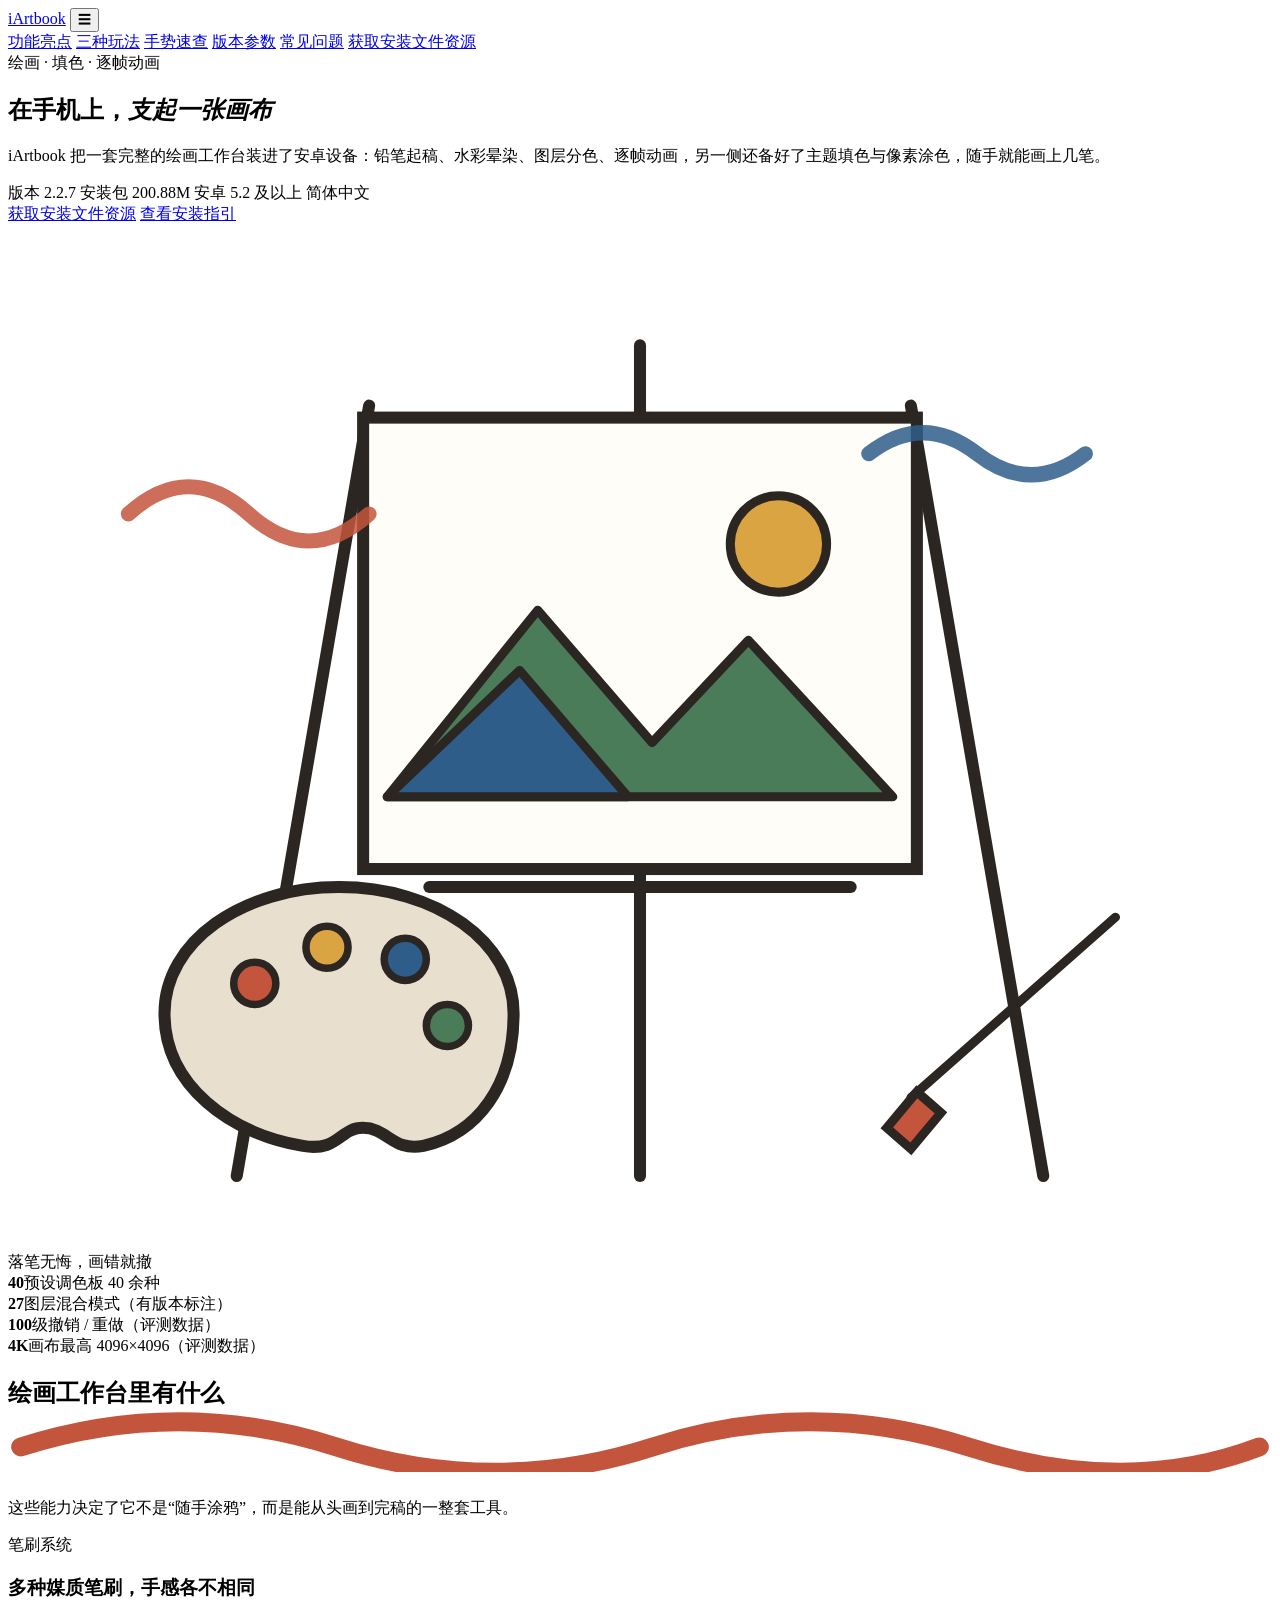
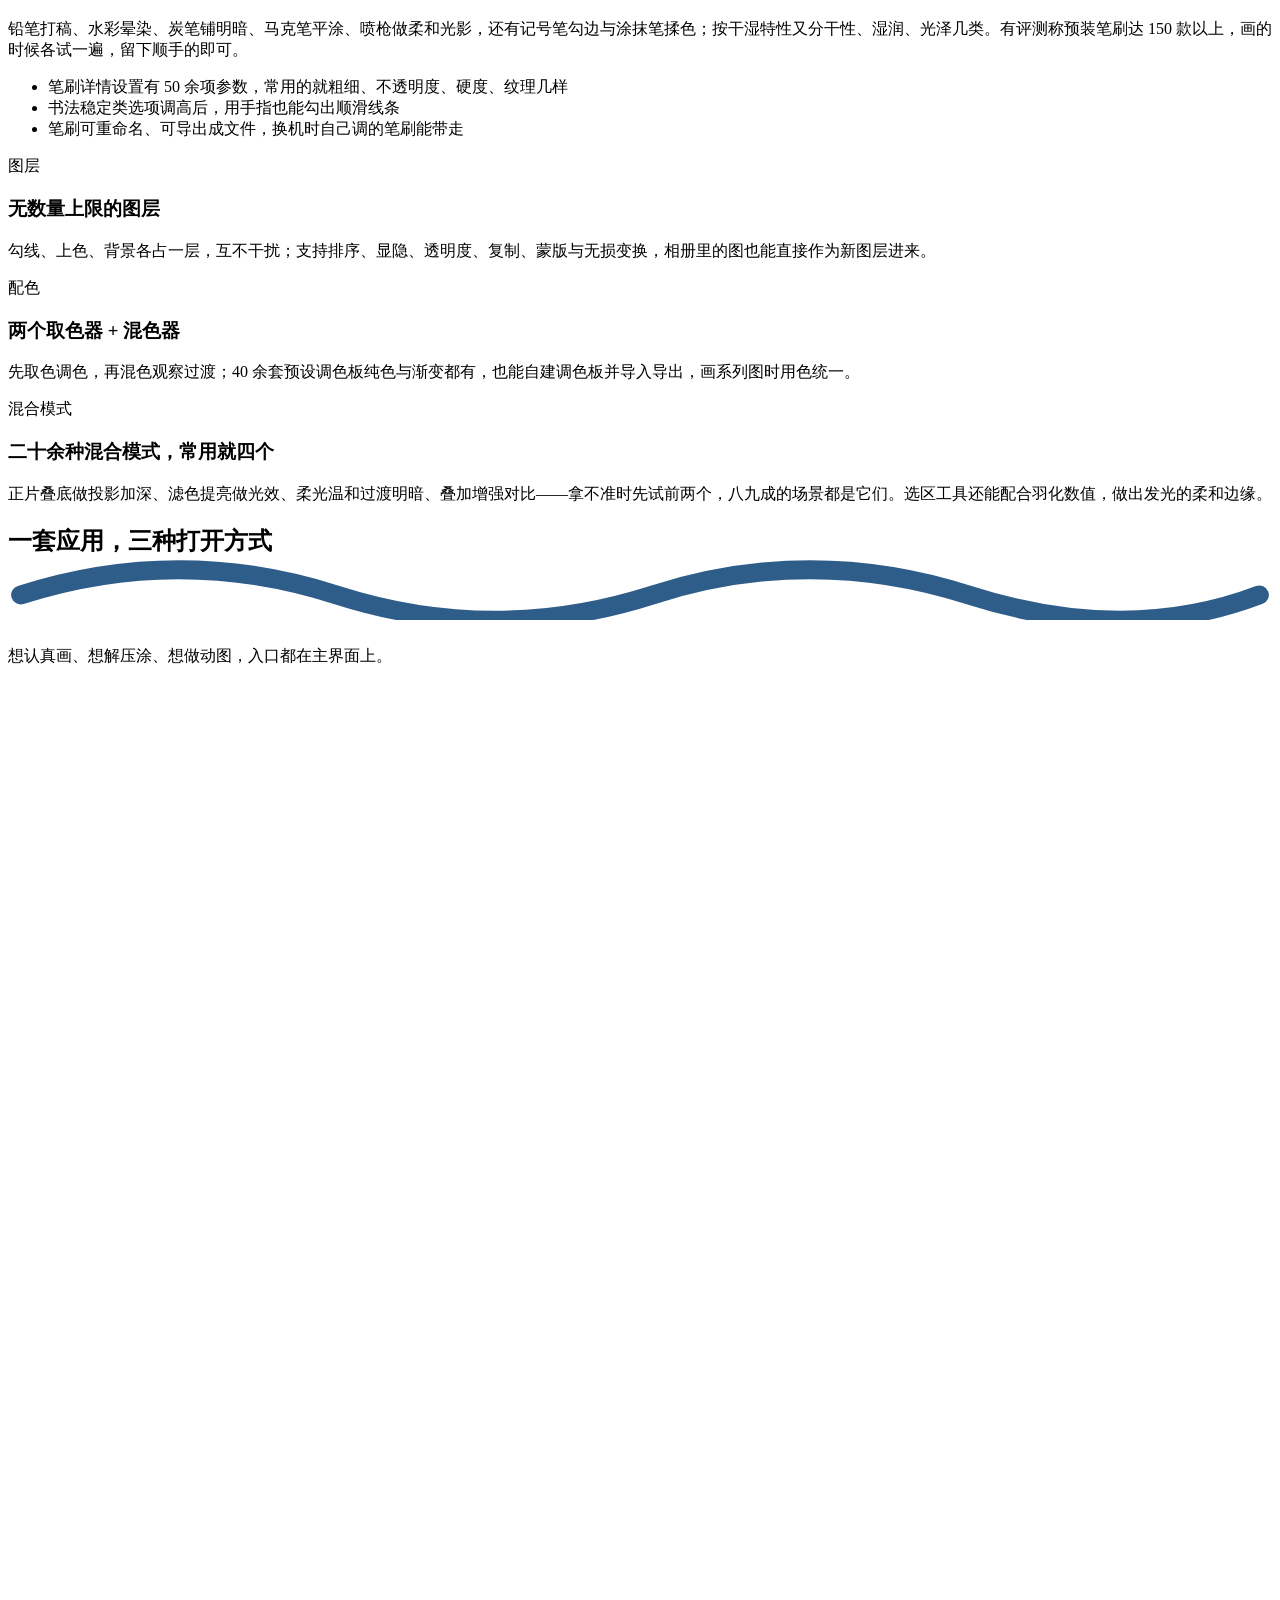
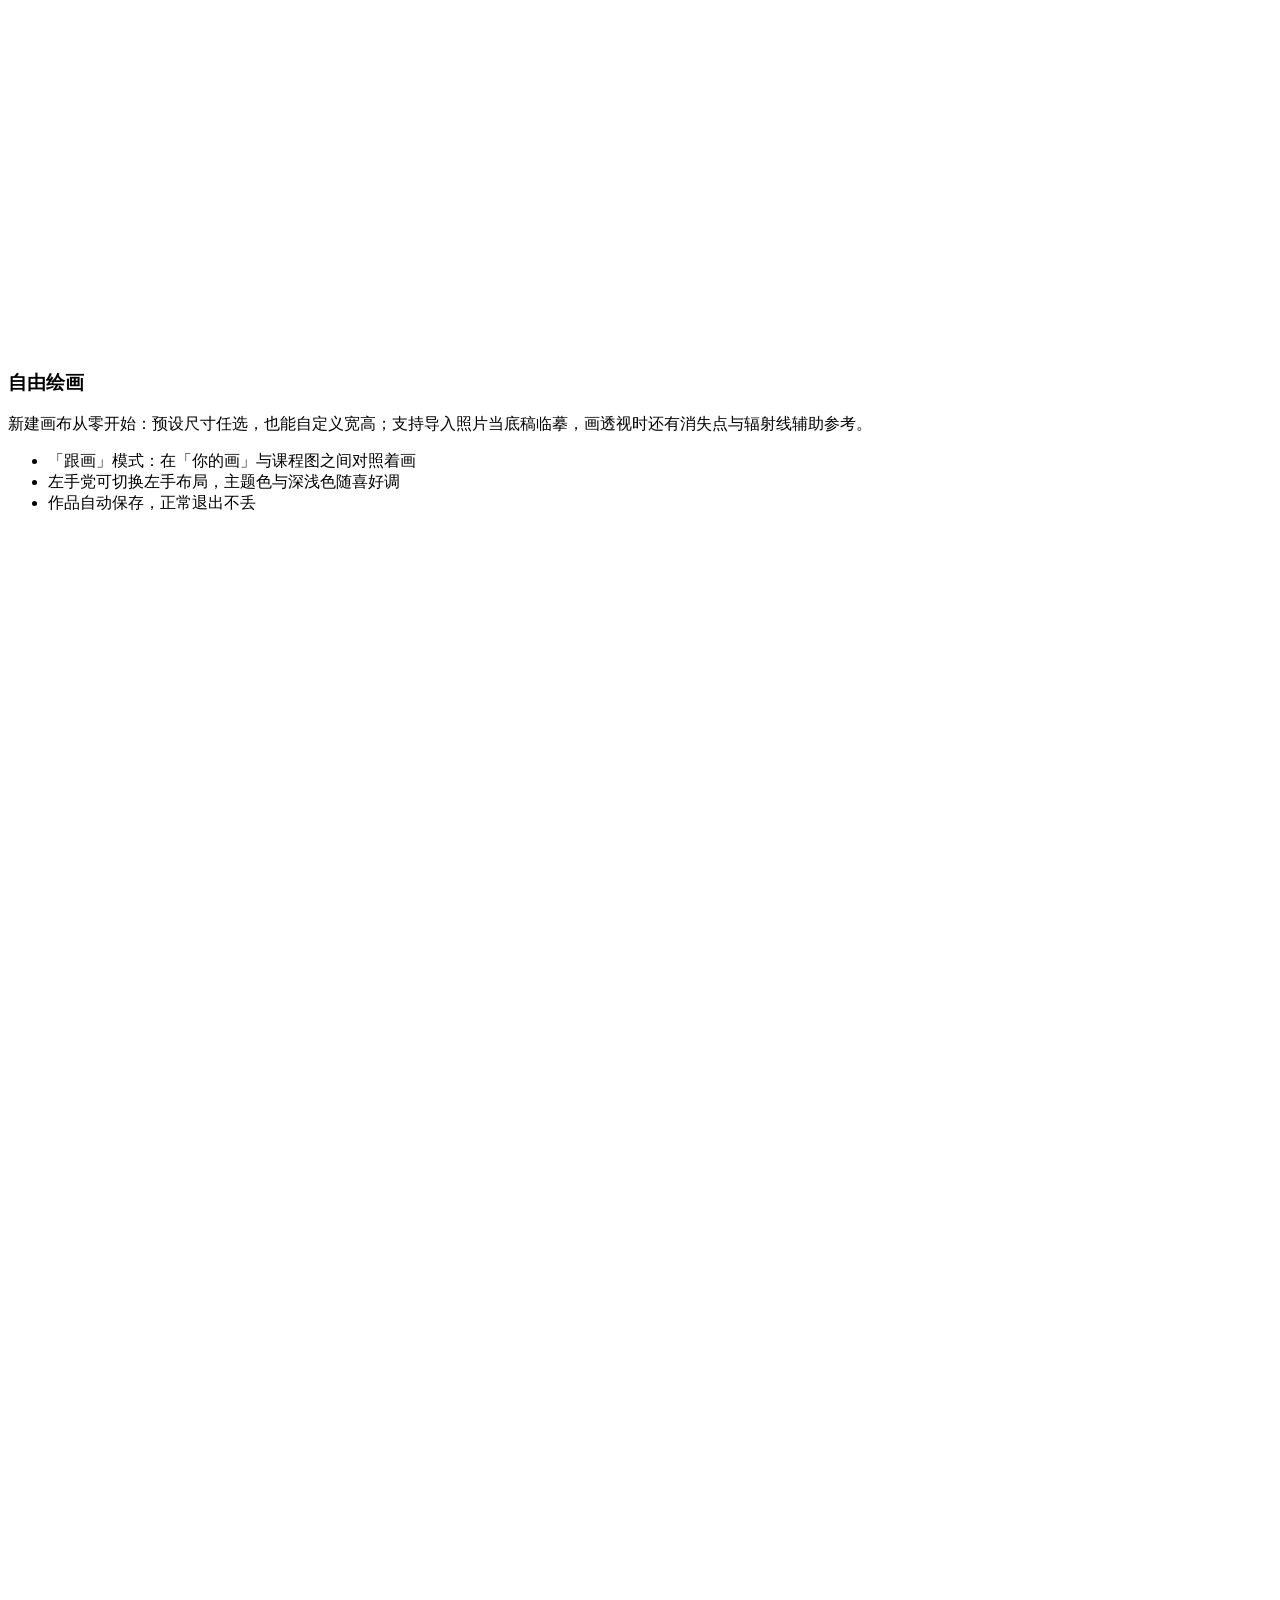
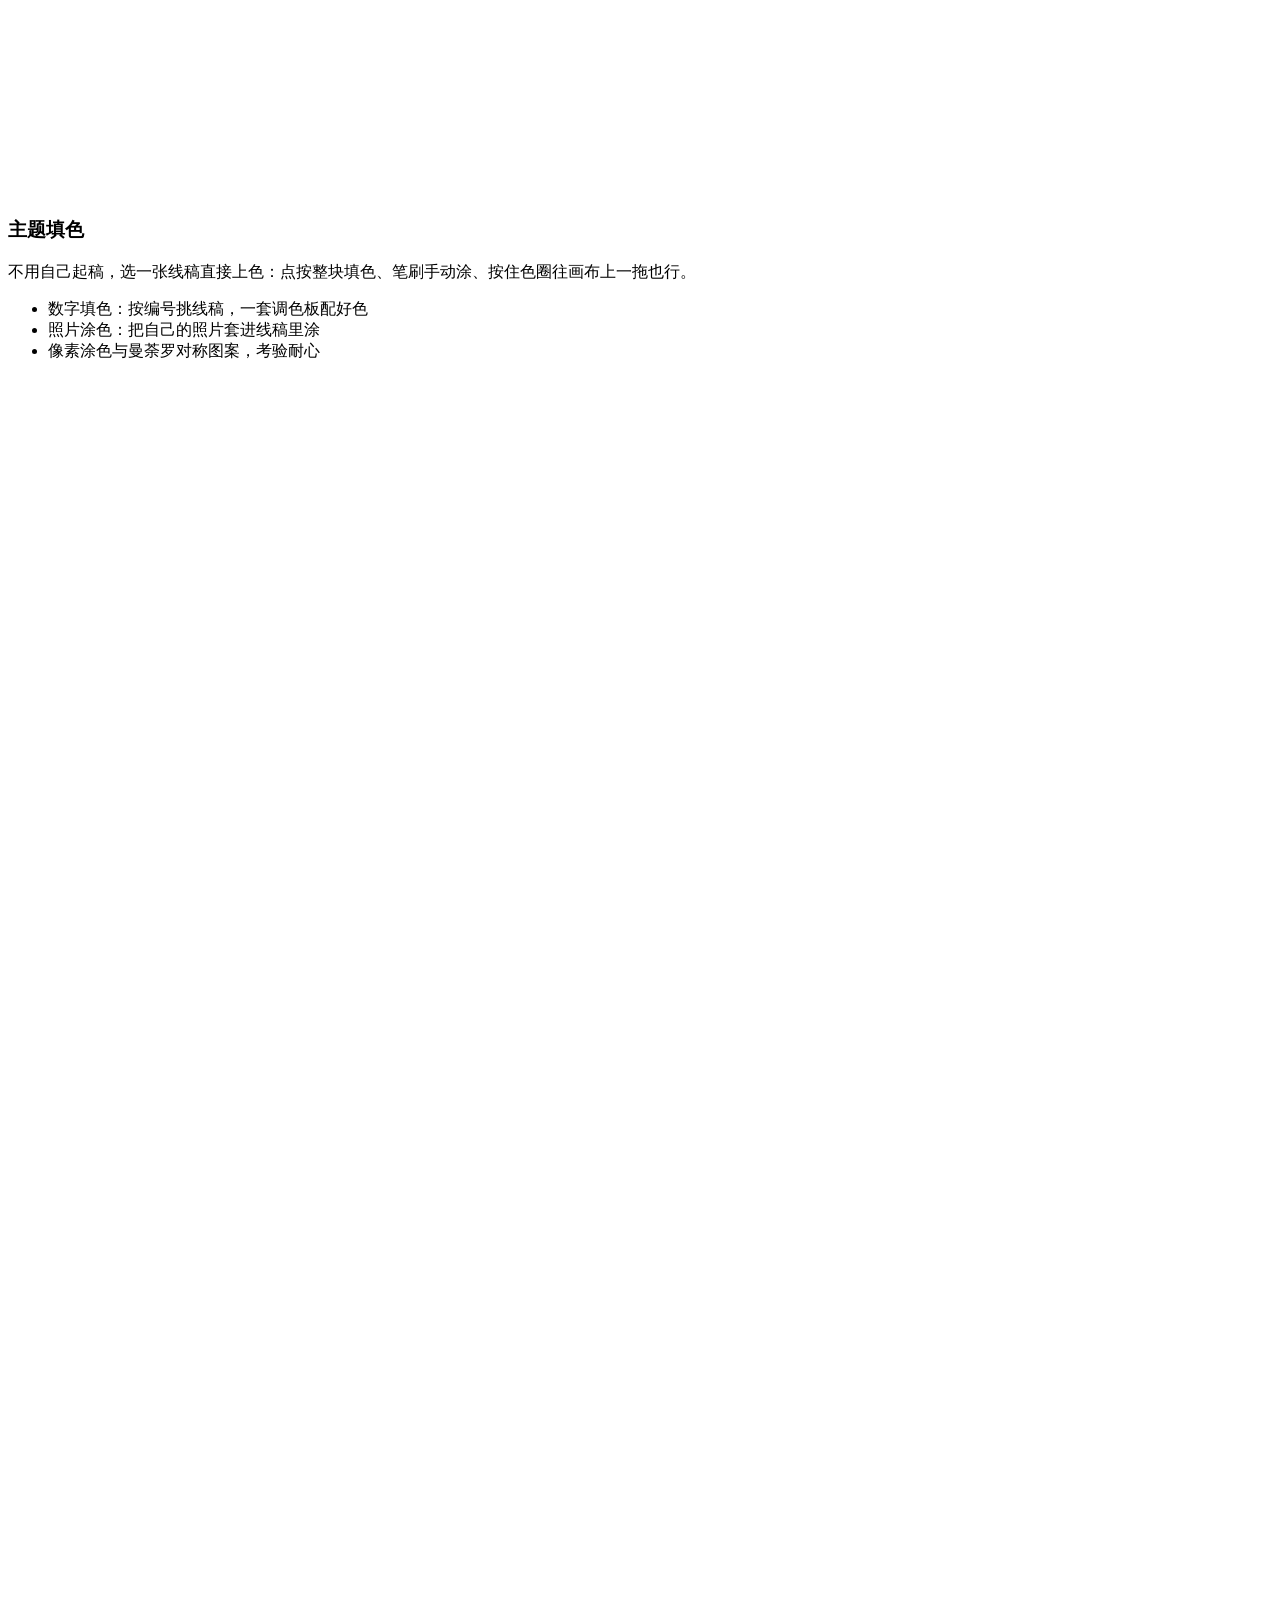
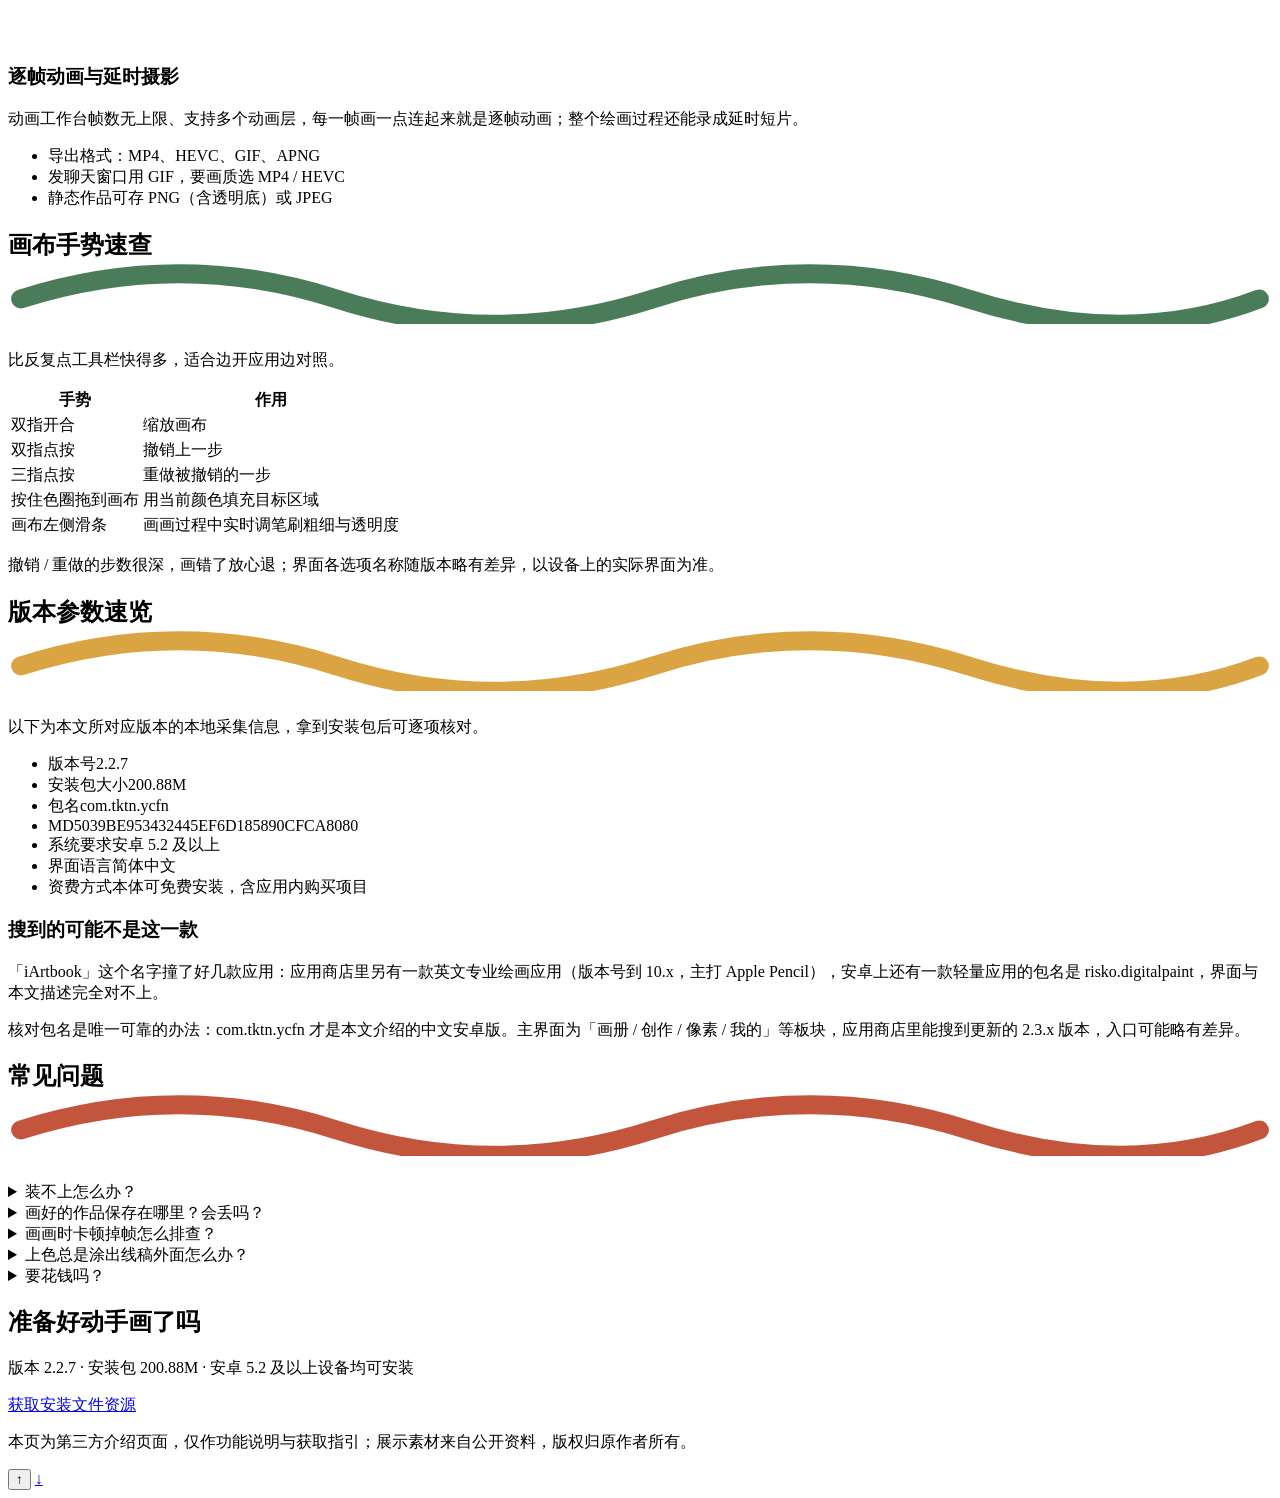
==== index.html @ 985bd625 "update" ====
<!DOCTYPE html>
<html lang="zh-CN">
<head>
  <meta charset="UTF-8">
  <meta name="viewport" content="width=device-width, initial-scale=1.0">
  <title>iArtbook 安卓绘画应用介绍：画笔、图层与填色玩法一应俱全</title>
  <meta name="description" content="iArtbook 是一款集绘画工作台与主题填色于一体的安卓应用：多种笔刷、无上限图层、二十余种混合模式，还有数字填色、像素涂色与逐帧动画。本文介绍它的功能、手势操作与版本参数，并提供安装文件资源的获取指引。">
  <link rel="icon" type="image/svg+xml" href="/assets/img/favicon.svg">
  <link rel="preconnect" href="https://fonts.googleapis.com">
  <link rel="preconnect" href="https://fonts.gstatic.com" crossorigin>
  <link href="https://fonts.googleapis.com/css2?family=Ma+Shan+Zheng&family=Noto+Sans+SC:wght@400;500;700&family=ZCOOL+XiaoWei&display=swap" rel="stylesheet">
  <link rel="stylesheet" href="/assets/css/style.css">
</head>
<body>

  <header class="site-header">
    <div class="wrap nav">
      <a class="brand" href="/"><span class="brand-dot" aria-hidden="true"></span>iArtbook</a>
      <button class="nav-toggle" aria-expanded="false" aria-label="展开导航菜单">☰</button>
      <nav class="nav-links" aria-label="站内导航">
        <a href="#features">功能亮点</a>
        <a href="#play">三种玩法</a>
        <a href="#gesture">手势速查</a>
        <a href="#spec">版本参数</a>
        <a href="#faq">常见问题</a>
        <a class="nav-cta" href="/download.html">获取安装文件资源</a>
      </nav>
    </div>
  </header>

  <main>
    <!-- Hero -->
    <section class="hero">
      <div class="wrap hero-grid">
        <div>
          <span class="kicker">绘画 · 填色 · 逐帧动画</span>
          <h1>在手机上，<em>支起一张画布</em></h1>
          <p class="lead">iArtbook 把一套完整的绘画工作台装进了安卓设备：铅笔起稿、水彩晕染、图层分色、逐帧动画，另一侧还备好了主题填色与像素涂色，随手就能画上几笔。</p>
          <div class="badges">
            <span class="badge">版本 2.2.7</span>
            <span class="badge">安装包 200.88M</span>
            <span class="badge">安卓 5.2 及以上</span>
            <span class="badge">简体中文</span>
          </div>
          <div class="hero-actions">
            <a class="btn btn-primary" data-link="download" href="#">获取安装文件资源</a>
            <a class="btn btn-ghost" href="/download.html">查看安装指引</a>
          </div>
        </div>
        <div class="hero-art" aria-hidden="true">
          <svg viewBox="0 0 420 340" role="img" aria-label="画架上的插画与调色盘">
            <!-- 画架 -->
            <g stroke="#2b2622" stroke-width="4" stroke-linecap="round" fill="none">
              <line x1="120" y1="60" x2="76" y2="316"/>
              <line x1="300" y1="60" x2="344" y2="316"/>
              <line x1="210" y1="40" x2="210" y2="316"/>
              <line x1="140" y1="220" x2="280" y2="220"/>
            </g>
            <!-- 画布 -->
            <g>
              <rect x="118" y="64" width="184" height="150" fill="#fffdf8" stroke="#2b2622" stroke-width="4"/>
              <circle cx="256" cy="106" r="16" fill="#d9a441" stroke="#2b2622" stroke-width="3"/>
              <path d="M126 190 L176 128 L214 172 L246 138 L294 190 Z" fill="#4a7c59" stroke="#2b2622" stroke-width="3" stroke-linejoin="round"/>
              <path d="M126 190 L170 148 L206 190 Z" fill="#2f5d8a" stroke="#2b2622" stroke-width="3" stroke-linejoin="round"/>
            </g>
            <!-- 调色盘 -->
            <g>
              <path d="M52 262c0-24 26-42 58-42s58 18 58 42-12 40-30 44c-10 2-12-6-20-6s-8 8-20 6c-24-4-46-20-46-44z" fill="#e8dfcf" stroke="#2b2622" stroke-width="4"/>
              <circle cx="82" cy="252" r="7" fill="#c4553d" stroke="#2b2622" stroke-width="2.5"/>
              <circle cx="106" cy="240" r="7" fill="#d9a441" stroke="#2b2622" stroke-width="2.5"/>
              <circle cx="132" cy="244" r="7" fill="#2f5d8a" stroke="#2b2622" stroke-width="2.5"/>
              <circle cx="146" cy="266" r="7" fill="#4a7c59" stroke="#2b2622" stroke-width="2.5"/>
            </g>
            <!-- 画笔 -->
            <g stroke="#2b2622" stroke-width="3" stroke-linecap="round">
              <line x1="300" y1="290" x2="368" y2="230"/>
              <path d="M292 300 l10-12 8 7-10 12z" fill="#c4553d"/>
            </g>
            <!-- 笔触线 -->
            <path d="M40 96 q20 -18 40 0 t40 0" fill="none" stroke="#c4553d" stroke-width="5" stroke-linecap="round" opacity=".85"/>
            <path d="M286 76 q18 -14 36 0 t36 0" fill="none" stroke="#2f5d8a" stroke-width="5" stroke-linecap="round" opacity=".85"/>
          </svg>
          <span class="scribble">落笔无悔，画错就撤</span>
        </div>
      </div>
    </section>

    <!-- 数字条 -->
    <section class="stats">
      <div class="wrap stats-grid">
        <div class="stat"><b data-count="40" aria-label="40">40</b><span>预设调色板 40 余种</span></div>
        <div class="stat"><b data-count="27" aria-label="27">27</b><span>图层混合模式（有版本标注）</span></div>
        <div class="stat"><b data-count="100" aria-label="100">100</b><span>级撤销 / 重做（评测数据）</span></div>
        <div class="stat"><b>4K</b><span>画布最高 4096×4096（评测数据）</span></div>
      </div>
    </section>

    <!-- 功能亮点 -->
    <section class="section" id="features">
      <div class="wrap">
        <div class="section-head reveal">
          <h2>绘画工作台里有什么
            <svg viewBox="0 0 200 10" preserveAspectRatio="none" aria-hidden="true"><path d="M2 6 q25 -8 50 0 t50 0 t50 0 t46 0" fill="none" stroke="#c4553d" stroke-width="3" stroke-linecap="round"/></svg>
          </h2>
          <p>这些能力决定了它不是“随手涂鸦”，而是能从头画到完稿的一整套工具。</p>
        </div>
        <div class="bento">
          <div class="card b1 reveal">
            <span class="tag" style="background:var(--red)">笔刷系统</span>
            <h3>多种媒质笔刷，手感各不相同</h3>
            <p>铅笔打稿、水彩晕染、炭笔铺明暗、马克笔平涂、喷枪做柔和光影，还有记号笔勾边与涂抹笔揉色；按干湿特性又分干性、湿润、光泽几类。有评测称预装笔刷达 150 款以上，画的时候各试一遍，留下顺手的即可。</p>
            <ul>
              <li>笔刷详情设置有 50 余项参数，常用的就粗细、不透明度、硬度、纹理几样</li>
              <li>书法稳定类选项调高后，用手指也能勾出顺滑线条</li>
              <li>笔刷可重命名、可导出成文件，换机时自己调的笔刷能带走</li>
            </ul>
          </div>
          <div class="card b2 reveal">
            <span class="tag" style="background:var(--blue)">图层</span>
            <h3>无数量上限的图层</h3>
            <p>勾线、上色、背景各占一层，互不干扰；支持排序、显隐、透明度、复制、蒙版与无损变换，相册里的图也能直接作为新图层进来。</p>
          </div>
          <div class="card b3 reveal">
            <span class="tag" style="background:var(--green)">配色</span>
            <h3>两个取色器 + 混色器</h3>
            <p>先取色调色，再混色观察过渡；40 余套预设调色板纯色与渐变都有，也能自建调色板并导入导出，画系列图时用色统一。</p>
          </div>
          <div class="card b4 reveal">
            <span class="tag" style="background:var(--yellow)">混合模式</span>
            <h3>二十余种混合模式，常用就四个</h3>
            <p>正片叠底做投影加深、滤色提亮做光效、柔光温和过渡明暗、叠加增强对比——拿不准时先试前两个，八九成的场景都是它们。选区工具还能配合羽化数值，做出发光的柔和边缘。</p>
          </div>
        </div>
      </div>
    </section>

    <!-- 三种玩法 -->
    <section class="section" id="play">
      <div class="wrap">
        <div class="section-head reveal">
          <h2>一套应用，三种打开方式
            <svg viewBox="0 0 200 10" preserveAspectRatio="none" aria-hidden="true"><path d="M2 6 q25 -8 50 0 t50 0 t50 0 t46 0" fill="none" stroke="#2f5d8a" stroke-width="3" stroke-linecap="round"/></svg>
          </h2>
          <p>想认真画、想解压涂、想做动图，入口都在主界面上。</p>
        </div>
        <div class="play-grid">
          <div class="play reveal">
            <div class="play-head ph-red">
              <svg viewBox="0 0 34 34" aria-hidden="true"><path d="M6 28 L24 10 l4 4 L10 32 H6z" fill="#fff"/><path d="M26 8 l3-3 4 4-3 3z" fill="#fff" opacity=".7"/></svg>
              <h3>自由绘画</h3>
            </div>
            <div class="play-body">
              <p>新建画布从零开始：预设尺寸任选，也能自定义宽高；支持导入照片当底稿临摹，画透视时还有消失点与辐射线辅助参考。</p>
              <ul>
                <li>「跟画」模式：在「你的画」与课程图之间对照着画</li>
                <li>左手党可切换左手布局，主题色与深浅色随喜好调</li>
                <li>作品自动保存，正常退出不丢</li>
              </ul>
            </div>
          </div>
          <div class="play reveal">
            <div class="play-head ph-blue">
              <svg viewBox="0 0 34 34" aria-hidden="true"><circle cx="12" cy="12" r="5" fill="#fff"/><circle cx="23" cy="15" r="4" fill="#fff" opacity=".8"/><circle cx="16" cy="24" r="4.5" fill="#fff" opacity=".6"/></svg>
              <h3>主题填色</h3>
            </div>
            <div class="play-body">
              <p>不用自己起稿，选一张线稿直接上色：点按整块填色、笔刷手动涂、按住色圈往画布上一拖也行。</p>
              <ul>
                <li>数字填色：按编号挑线稿，一套调色板配好色</li>
                <li>照片涂色：把自己的照片套进线稿里涂</li>
                <li>像素涂色与曼荼罗对称图案，考验耐心</li>
              </ul>
            </div>
          </div>
          <div class="play reveal">
            <div class="play-head ph-green">
              <svg viewBox="0 0 34 34" aria-hidden="true"><rect x="4" y="8" width="9" height="9" fill="#fff"/><rect x="14" y="8" width="9" height="9" fill="#fff" opacity=".75"/><rect x="24" y="8" width="6" height="9" fill="#fff" opacity=".5"/><path d="M6 24h22" stroke="#fff" stroke-width="3" stroke-linecap="round"/></svg>
              <h3>逐帧动画与延时摄影</h3>
            </div>
            <div class="play-body">
              <p>动画工作台帧数无上限、支持多个动画层，每一帧画一点连起来就是逐帧动画；整个绘画过程还能录成延时短片。</p>
              <ul>
                <li>导出格式：MP4、HEVC、GIF、APNG</li>
                <li>发聊天窗口用 GIF，要画质选 MP4 / HEVC</li>
                <li>静态作品可存 PNG（含透明底）或 JPEG</li>
              </ul>
            </div>
          </div>
        </div>
      </div>
    </section>

    <!-- 手势速查 -->
    <section class="section" id="gesture">
      <div class="wrap">
        <div class="section-head reveal">
          <h2>画布手势速查
            <svg viewBox="0 0 200 10" preserveAspectRatio="none" aria-hidden="true"><path d="M2 6 q25 -8 50 0 t50 0 t50 0 t46 0" fill="none" stroke="#4a7c59" stroke-width="3" stroke-linecap="round"/></svg>
          </h2>
          <p>比反复点工具栏快得多，适合边开应用边对照。</p>
        </div>
        <div class="table-card reveal">
          <table>
            <thead>
              <tr><th>手势</th><th>作用</th></tr>
            </thead>
            <tbody>
              <tr><td>双指开合</td><td>缩放画布</td></tr>
              <tr><td>双指点按</td><td>撤销上一步</td></tr>
              <tr><td>三指点按</td><td>重做被撤销的一步</td></tr>
              <tr><td>按住色圈拖到画布</td><td>用当前颜色填充目标区域</td></tr>
              <tr><td>画布左侧滑条</td><td>画画过程中实时调笔刷粗细与透明度</td></tr>
            </tbody>
          </table>
        </div>
        <p class="note">撤销 / 重做的步数很深，画错了放心退；界面各选项名称随版本略有差异，以设备上的实际界面为准。</p>
      </div>
    </section>

    <!-- 版本参数 -->
    <section class="section" id="spec">
      <div class="wrap">
        <div class="section-head reveal">
          <h2>版本参数速览
            <svg viewBox="0 0 200 10" preserveAspectRatio="none" aria-hidden="true"><path d="M2 6 q25 -8 50 0 t50 0 t50 0 t46 0" fill="none" stroke="#d9a441" stroke-width="3" stroke-linecap="round"/></svg>
          </h2>
          <p>以下为本文所对应版本的本地采集信息，拿到安装包后可逐项核对。</p>
        </div>
        <div class="spec-grid">
          <div class="table-card reveal">
            <ul class="spec-list">
              <li><span class="k">版本号</span><span class="v">2.2.7</span></li>
              <li><span class="k">安装包大小</span><span class="v">200.88M</span></li>
              <li><span class="k">包名</span><span class="v">com.tktn.ycfn</span></li>
              <li><span class="k">MD5</span><span class="v">039BE953432445EF6D185890CFCA8080</span></li>
              <li><span class="k">系统要求</span><span class="v">安卓 5.2 及以上</span></li>
              <li><span class="k">界面语言</span><span class="v">简体中文</span></li>
              <li><span class="k">资费方式</span><span class="v">本体可免费安装，含应用内购买项目</span></li>
            </ul>
          </div>
          <div class="tip-card reveal">
            <h3>搜到的可能不是这一款</h3>
            <p>「iArtbook」这个名字撞了好几款应用：应用商店里另有一款英文专业绘画应用（版本号到 10.x，主打 Apple Pencil），安卓上还有一款轻量应用的包名是 risko.digitalpaint，界面与本文描述完全对不上。</p>
            <p>核对包名是唯一可靠的办法：com.tktn.ycfn 才是本文介绍的中文安卓版。主界面为「画册 / 创作 / 像素 / 我的」等板块，应用商店里能搜到更新的 2.3.x 版本，入口可能略有差异。</p>
          </div>
        </div>
      </div>
    </section>

    <!-- FAQ -->
    <section class="section" id="faq">
      <div class="wrap">
        <div class="section-head reveal">
          <h2>常见问题
            <svg viewBox="0 0 200 10" preserveAspectRatio="none" aria-hidden="true"><path d="M2 6 q25 -8 50 0 t50 0 t50 0 t46 0" fill="none" stroke="#c4553d" stroke-width="3" stroke-linecap="round"/></svg>
          </h2>
        </div>
        <div class="faq reveal">
          <details>
            <summary>装不上怎么办？</summary>
            <div class="faq-a">
              <p>最常见的三种情况：一是系统提示「禁止安装未知来源」，到系统设置里给对应的安装来源打开「允许安装」再重试；二是存储不足，安装包 200.88M，解包阶段的临时占用更大，建议先清出 1GB 以上余量；三是提示解析失败或不兼容，多半是文件没下完整（小于 200.88M），重新下载，或确认安卓版本不低于 5.2。</p>
            </div>
          </details>
          <details>
            <summary>画好的作品保存在哪里？会丢吗？</summary>
            <div class="faq-a">
              <p>绘画过程自动保存，不需要找保存按钮；但作品默认留在应用的作品库里，只有走一次导出，相册里才会出现图片文件。卸载应用会连同作品一起删掉，换机或重装前先把要留的作品导出到相册。</p>
            </div>
          </details>
          <details>
            <summary>画画时卡顿掉帧怎么排查？</summary>
            <div class="faq-a">
              <p>按影响从大到小：画布尺寸选得过大是头号原因，手机上一般用预设尺寸就够；其次是图层数太多，画完一阶段就合并或删掉不要的层；再清一清后台程序。运行内存小的老设备建议控制画布与图层数量，逐帧动画也尽量控制在短篇。</p>
            </div>
          </details>
          <details>
            <summary>上色总是涂出线稿外面怎么办？</summary>
            <div class="faq-a">
              <p>最治本的办法是把上色图层拖到线稿图层下方，线稿自然压住颜色；也可以先用套索圈住封闭区域再切油漆桶填充，颜色只落在选区内；新版本的填充工具还带「扩展像素」参数，线稿缝隙闭合不严时能减少外溢。</p>
            </div>
          </details>
          <details>
            <summary>要花钱吗？</summary>
            <div class="faq-a">
              <p>应用本体免费安装，内有应用内购买项目，具体内容与定价以应用内实际显示为准；不购买也能使用绘画、填色等基础功能。</p>
            </div>
          </details>
        </div>
      </div>
    </section>
  </main>

  <!-- CTA -->
  <section class="cta-band">
    <div class="wrap cta-inner">
      <h2>准备好动手画了吗</h2>
      <p>版本 2.2.7 · 安装包 200.88M · 安卓 5.2 及以上设备均可安装</p>
      <a class="btn btn-primary" data-link="download" href="#">获取安装文件资源</a>
    </div>
  </section>

  <footer class="site-footer">
    <div class="wrap footer-line">
      <p>本页为第三方介绍页面，仅作功能说明与获取指引；展示素材来自公开资料，版权归原作者所有。</p>
    </div>
  </footer>

  <!-- 浮动按钮 -->
  <div class="fab">
    <button id="toTop" aria-label="返回顶部">↑</button>
    <a class="fab-dl" data-link="download" href="#" aria-label="获取安装文件资源">↓</a>
  </div>

  <script src="/assets/js/links.js"></script>
  <script src="/assets/js/main.js"></script>
</body>
</html>
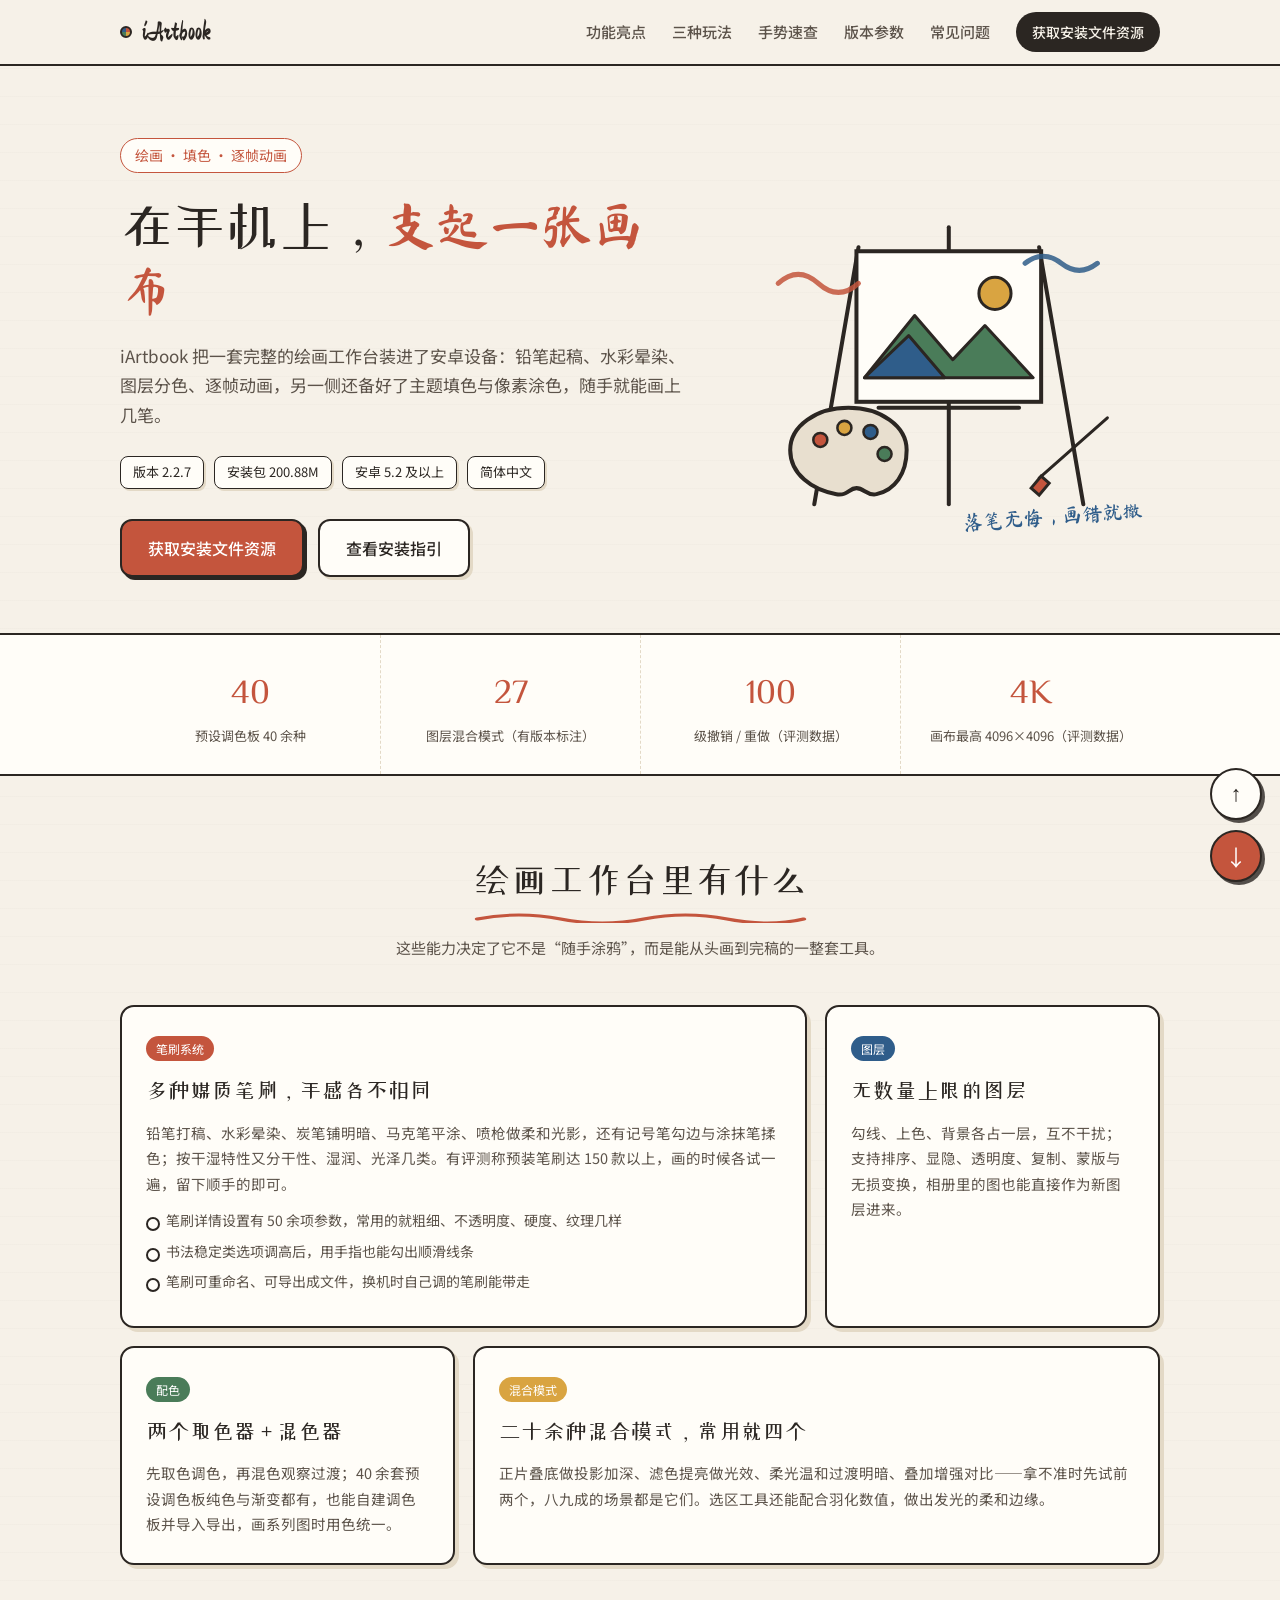
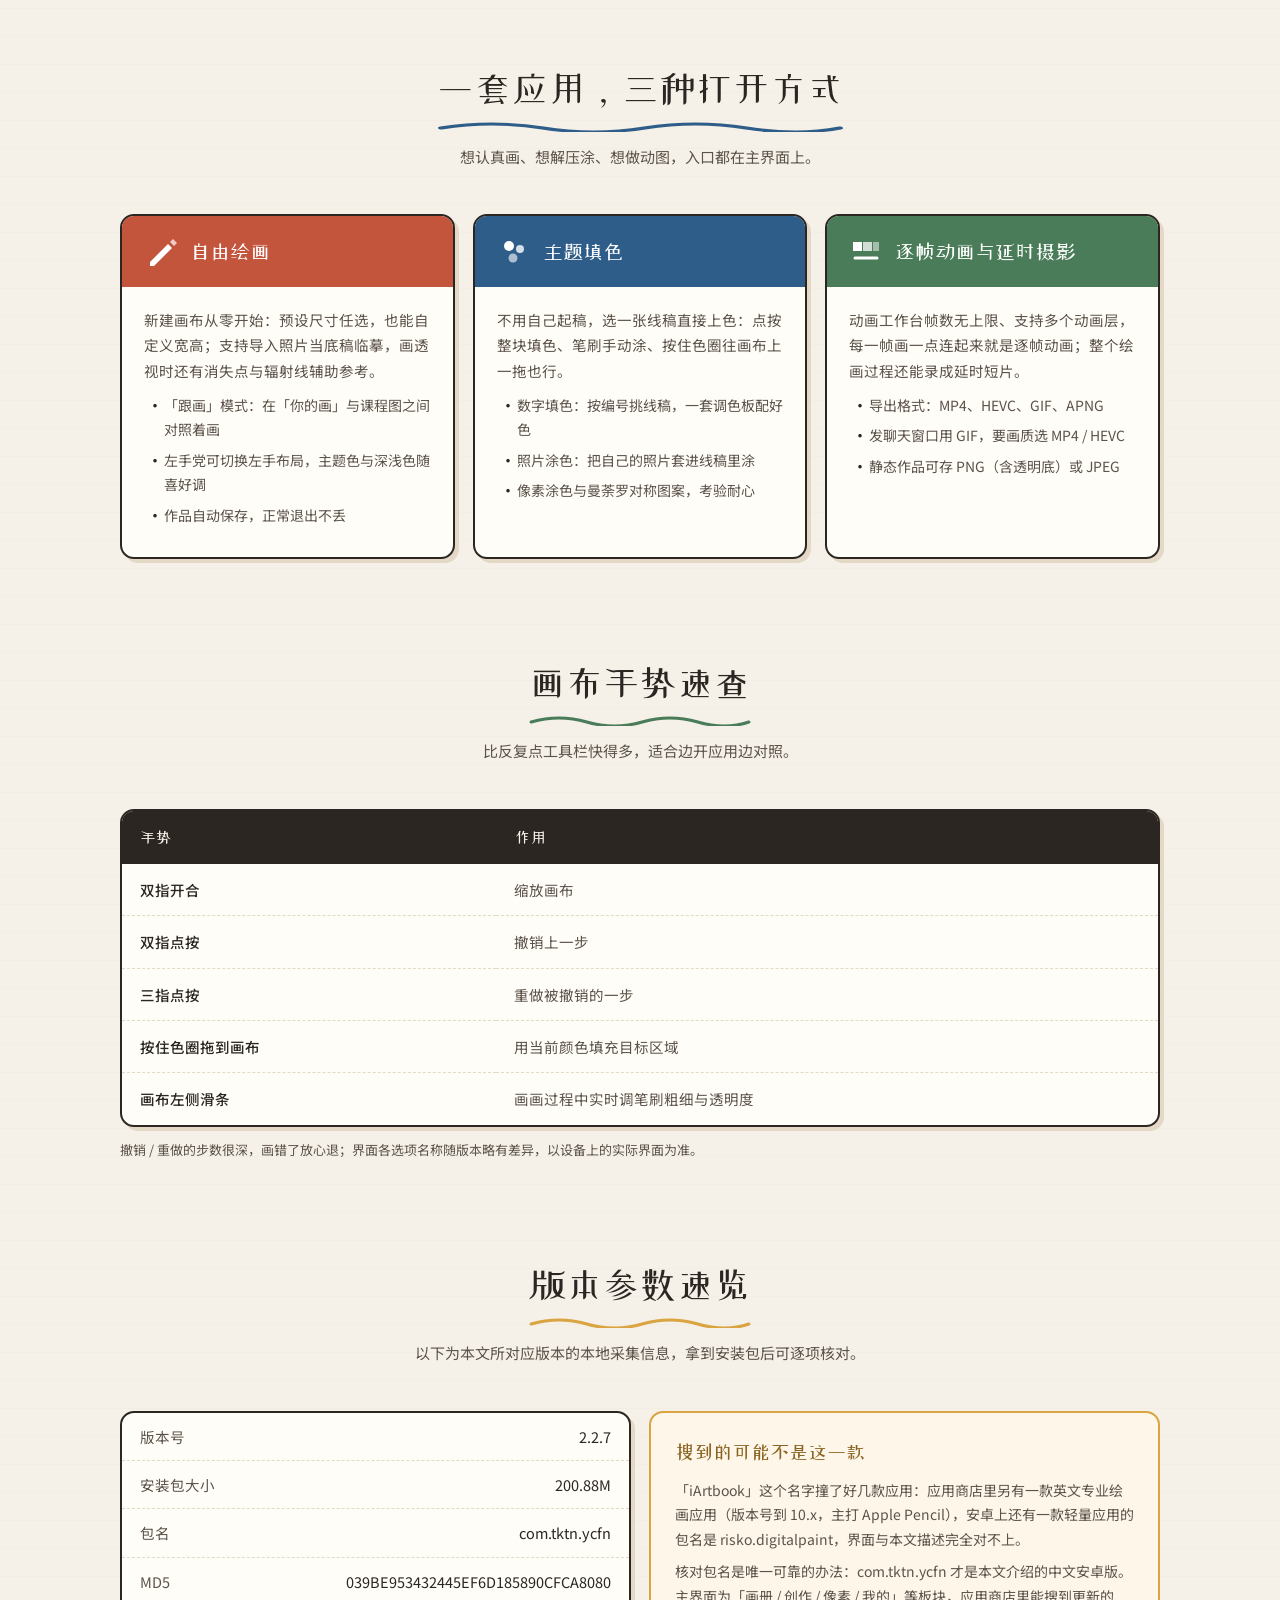
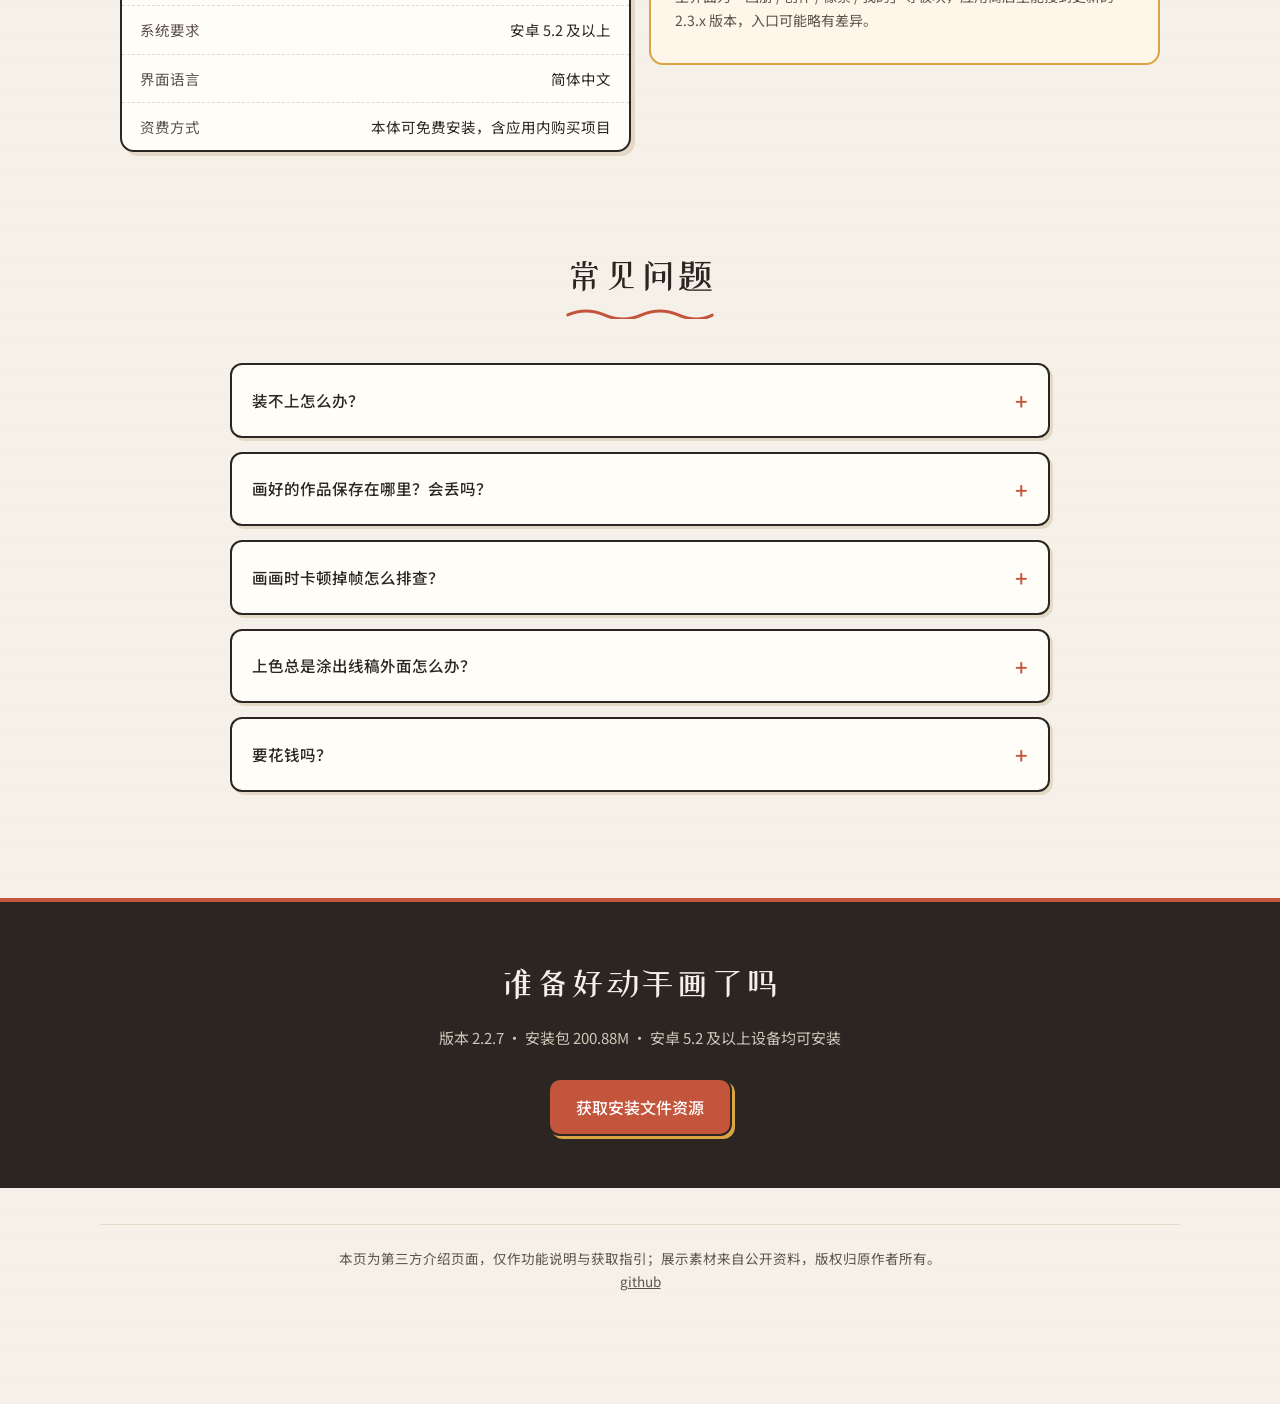
==== commit 70ad0db4: "update" ====
--- a/index.html
+++ b/index.html
@@ -303,6 +303,7 @@
   <footer class="site-footer">
     <div class="wrap footer-line">
       <p>本页为第三方介绍页面，仅作功能说明与获取指引；展示素材来自公开资料，版权归原作者所有。</p>
+      <p><a href="https://github.com/alipymanbu/iartbook.loveyou.bond" rel="noopener nofollow">github</a></p>
     </div>
   </footer>
 
--- a/assets/css/style.css
+++ b/assets/css/style.css
@@ -0,0 +1,420 @@
+/* ============================================================
+   iArtbook 介绍站 · 画室纸感
+   暖纸底 + 墨线描边 + 颜料点缀（赭红 / 靛青 / 藤黄 / 青绿）
+   字体：ZCOOL XiaoWei（标题）· Ma Shan Zheng（点缀）· Noto Sans SC（正文）
+   ============================================================ */
+
+:root {
+  --paper: #f6f1e8;
+  --paper-2: #fffdf8;
+  --ink: #2b2622;
+  --ink-soft: #5c534a;
+  --line: #e3d9c6;
+  --line-strong: #2b2622;
+  --red: #c4553d;
+  --blue: #2f5d8a;
+  --yellow: #d9a441;
+  --green: #4a7c59;
+  --shadow: 0 2px 0 rgba(43, 38, 34, 0.9);
+  --radius: 14px;
+  --font-title: 'ZCOOL XiaoWei', 'Noto Serif SC', 'STSong', serif;
+  --font-hand: 'Ma Shan Zheng', 'Kaiti SC', 'KaiTi', cursive;
+  --font-body: 'Noto Sans SC', 'PingFang SC', 'Microsoft YaHei', sans-serif;
+}
+
+* { box-sizing: border-box; margin: 0; padding: 0; }
+
+html { scroll-behavior: smooth; }
+
+body {
+  font-family: var(--font-body);
+  color: var(--ink);
+  background-color: var(--paper);
+  background-image: repeating-linear-gradient(
+    0deg, transparent, transparent 27px, rgba(43, 38, 34, 0.035) 28px);
+  line-height: 1.75;
+  font-size: 16px;
+  -webkit-font-smoothing: antialiased;
+  overflow-x: hidden;
+}
+
+img, svg { max-width: 100%; display: block; }
+a { color: var(--blue); text-decoration: none; }
+a:hover { text-decoration: underline; }
+
+.wrap { max-width: 1080px; margin: 0 auto; padding: 0 20px; }
+
+/* ---------------- 顶栏 ---------------- */
+.site-header {
+  position: sticky; top: 0; z-index: 50;
+  background: rgba(246, 241, 232, 0.94);
+  backdrop-filter: blur(6px);
+  border-bottom: 2px solid var(--line-strong);
+}
+.nav {
+  display: flex; align-items: center; justify-content: space-between;
+  height: 64px; gap: 16px;
+}
+.brand {
+  font-family: var(--font-hand);
+  font-size: 26px; color: var(--ink);
+  display: flex; align-items: center; gap: 10px;
+  white-space: nowrap;
+}
+.brand:hover { text-decoration: none; }
+.brand-dot {
+  width: 12px; height: 12px; border-radius: 50%;
+  background: conic-gradient(var(--red) 0 25%, var(--yellow) 0 50%, var(--green) 0 75%, var(--blue) 0);
+  border: 2px solid var(--ink);
+}
+.nav-links { display: flex; align-items: center; gap: 26px; }
+.nav-links a { color: var(--ink-soft); font-size: 15px; font-weight: 500; }
+.nav-links a:hover { color: var(--ink); text-decoration: none; }
+.nav-cta {
+  background: var(--ink); color: var(--paper) !important;
+  padding: 8px 16px; border-radius: 999px; font-size: 14px !important;
+}
+.nav-toggle {
+  display: none;
+  width: 44px; height: 44px;
+  border: 2px solid var(--ink); border-radius: 10px;
+  background: var(--paper-2); cursor: pointer;
+  font-size: 20px; line-height: 1; color: var(--ink);
+}
+
+/* ---------------- Hero ---------------- */
+.hero { padding: 72px 0 56px; }
+.hero-grid {
+  display: grid; grid-template-columns: 1.15fr 0.85fr;
+  gap: 48px; align-items: center;
+}
+.kicker {
+  display: inline-flex; align-items: center; gap: 8px;
+  font-size: 14px; color: var(--red);
+  border: 1.5px solid var(--red); border-radius: 999px;
+  padding: 4px 14px; margin-bottom: 20px; background: var(--paper-2);
+}
+.hero h1 {
+  font-family: var(--font-title);
+  font-size: clamp(34px, 5vw, 52px);
+  line-height: 1.25; font-weight: 400;
+  margin-bottom: 18px;
+}
+.hero h1 em {
+  font-style: normal;
+  font-family: var(--font-hand);
+  color: var(--red);
+}
+.hero p.lead { color: var(--ink-soft); font-size: 17px; max-width: 34em; margin-bottom: 26px; }
+.badges { display: flex; flex-wrap: wrap; gap: 10px; margin-bottom: 30px; }
+.badge {
+  font-size: 13px; color: var(--ink);
+  background: var(--paper-2); border: 1.5px solid var(--ink);
+  border-radius: 8px; padding: 4px 12px;
+  box-shadow: 2px 2px 0 var(--line);
+}
+.hero-actions { display: flex; flex-wrap: wrap; gap: 14px; }
+.btn {
+  display: inline-flex; align-items: center; justify-content: center; gap: 8px;
+  font-size: 16px; font-weight: 500;
+  padding: 13px 26px; border-radius: 12px;
+  border: 2px solid var(--ink); cursor: pointer;
+  transition: transform .15s ease, box-shadow .15s ease;
+}
+.btn:hover { text-decoration: none; transform: translate(-1px, -1px); }
+.btn:active { transform: translate(1px, 1px); }
+.btn-primary { background: var(--red); color: #fff; box-shadow: 3px 3px 0 var(--ink); }
+.btn-primary:hover { box-shadow: 4px 4px 0 var(--ink); }
+.btn-ghost { background: var(--paper-2); color: var(--ink); box-shadow: 3px 3px 0 var(--line); }
+.btn-ghost:hover { box-shadow: 4px 4px 0 var(--line); }
+
+.hero-art { position: relative; }
+.hero-art svg { width: 100%; height: auto; }
+.scribble {
+  position: absolute; font-family: var(--font-hand);
+  color: var(--blue); font-size: 20px;
+  right: 4%; bottom: -6px; transform: rotate(-4deg);
+}
+
+/* ---------------- 数字条 ---------------- */
+.stats { border-top: 2px solid var(--line-strong); border-bottom: 2px solid var(--line-strong); background: var(--paper-2); }
+.stats-grid {
+  display: grid; grid-template-columns: repeat(4, 1fr);
+}
+.stat {
+  padding: 26px 12px; text-align: center;
+  border-left: 1.5px dashed var(--line);
+}
+.stat:first-child { border-left: none; }
+.stat b {
+  display: block; font-family: var(--font-title);
+  font-size: 34px; font-weight: 400; color: var(--red);
+}
+.stat span { font-size: 13px; color: var(--ink-soft); }
+
+/* ---------------- 章节通用 ---------------- */
+.section { padding: 72px 0 20px; }
+.section-head { text-align: center; margin-bottom: 44px; }
+.section-head h2 {
+  font-family: var(--font-title); font-weight: 400;
+  font-size: clamp(26px, 3.6vw, 36px);
+  display: inline-block; position: relative; padding-bottom: 12px;
+}
+.section-head h2 svg {
+  position: absolute; left: 0; bottom: 0; width: 100%; height: 10px;
+}
+.section-head p { color: var(--ink-soft); margin-top: 12px; font-size: 15px; }
+
+/* ---------------- Bento 特性 ---------------- */
+.bento {
+  display: grid; gap: 18px;
+  grid-template-columns: repeat(6, 1fr);
+}
+.card {
+  background: var(--paper-2);
+  border: 2px solid var(--ink);
+  border-radius: var(--radius);
+  padding: 26px 24px;
+  box-shadow: 4px 4px 0 var(--line);
+}
+.card h3 { font-family: var(--font-title); font-weight: 400; font-size: 21px; margin-bottom: 10px; }
+.card p { color: var(--ink-soft); font-size: 14.5px; }
+.card .tag {
+  display: inline-block; font-size: 12px; color: #fff;
+  padding: 2px 10px; border-radius: 999px; margin-bottom: 12px;
+}
+.b1 { grid-column: span 4; }
+.b2 { grid-column: span 2; }
+.b3 { grid-column: span 2; }
+.b4 { grid-column: span 4; }
+.card ul { list-style: none; margin-top: 12px; }
+.card ul li {
+  padding-left: 20px; position: relative;
+  color: var(--ink-soft); font-size: 14px; margin-bottom: 6px;
+}
+.card ul li::before {
+  content: ''; position: absolute; left: 0; top: 9px;
+  width: 10px; height: 10px; border-radius: 50%;
+  border: 2px solid var(--ink);
+}
+
+/* ---------------- 三种玩法 ---------------- */
+.play-grid { display: grid; grid-template-columns: repeat(3, 1fr); gap: 18px; }
+.play {
+  border: 2px solid var(--ink); border-radius: var(--radius);
+  background: var(--paper-2); overflow: hidden;
+  box-shadow: 4px 4px 0 var(--line);
+  display: flex; flex-direction: column;
+}
+.play-head {
+  padding: 18px 22px; color: #fff;
+  display: flex; align-items: center; gap: 12px;
+}
+.play-head svg { width: 34px; height: 34px; flex: none; }
+.play-head h3 { font-family: var(--font-title); font-weight: 400; font-size: 20px; }
+.play-body { padding: 20px 22px 24px; }
+.play-body p { color: var(--ink-soft); font-size: 14.5px; margin-bottom: 10px; }
+.play-body ul { list-style: none; }
+.play-body li {
+  padding-left: 20px; position: relative;
+  font-size: 14px; color: var(--ink-soft); margin-bottom: 6px;
+}
+.play-body li::before { content: '·'; position: absolute; left: 4px; font-weight: 700; color: var(--ink); }
+.ph-red { background: var(--red); }
+.ph-blue { background: var(--blue); }
+.ph-green { background: var(--green); }
+
+/* ---------------- 手势表 ---------------- */
+.table-card {
+  border: 2px solid var(--ink); border-radius: var(--radius);
+  background: var(--paper-2); overflow: hidden;
+  box-shadow: 4px 4px 0 var(--line);
+}
+table { width: 100%; border-collapse: collapse; font-size: 14.5px; }
+th, td { padding: 13px 18px; text-align: left; }
+thead th {
+  background: var(--ink); color: var(--paper);
+  font-family: var(--font-title); font-weight: 400; font-size: 15.5px;
+}
+tbody tr + tr { border-top: 1.5px dashed var(--line); }
+tbody td:first-child { font-weight: 500; white-space: nowrap; }
+tbody td:last-child { color: var(--ink-soft); }
+.note { font-size: 13px; color: var(--ink-soft); margin-top: 12px; }
+
+/* ---------------- 参数 ---------------- */
+.spec-grid { display: grid; grid-template-columns: 1fr 1fr; gap: 18px; align-items: start; }
+.spec-list { list-style: none; }
+.spec-list li {
+  display: flex; justify-content: space-between; gap: 16px;
+  padding: 11px 18px; font-size: 14.5px;
+  border-bottom: 1.5px dashed var(--line);
+}
+.spec-list li:last-child { border-bottom: none; }
+.spec-list .k { color: var(--ink-soft); flex: none; }
+.spec-list .v { text-align: right; word-break: break-all; }
+.tip-card {
+  border: 2px solid var(--yellow); border-radius: var(--radius);
+  background: #fdf6e9; padding: 22px 24px;
+}
+.tip-card h3 { font-family: var(--font-title); font-weight: 400; font-size: 19px; margin-bottom: 10px; color: #8a6420; }
+.tip-card p { font-size: 14px; color: var(--ink-soft); margin-bottom: 8px; }
+
+/* ---------------- FAQ ---------------- */
+.faq { max-width: 820px; margin: 0 auto; }
+.faq details {
+  border: 2px solid var(--ink); border-radius: 12px;
+  background: var(--paper-2); margin-bottom: 14px;
+  box-shadow: 3px 3px 0 var(--line);
+  overflow: hidden;
+}
+.faq summary {
+  list-style: none; cursor: pointer;
+  padding: 16px 20px; font-weight: 500; font-size: 15.5px;
+  display: flex; align-items: center; justify-content: space-between; gap: 12px;
+}
+.faq summary::-webkit-details-marker { display: none; }
+.faq summary::after {
+  content: '+'; font-size: 22px; color: var(--red); flex: none;
+  transition: transform .2s ease;
+}
+.faq details[open] summary::after { transform: rotate(45deg); }
+.faq .faq-a { padding: 0 20px 18px; color: var(--ink-soft); font-size: 14.5px; }
+.faq .faq-a p + p { margin-top: 8px; }
+
+/* ---------------- CTA 条 ---------------- */
+.cta-band {
+  margin: 72px 0 0; padding: 52px 0;
+  background: var(--ink); color: var(--paper);
+  border-top: 4px solid var(--red);
+}
+.cta-inner { text-align: center; }
+.cta-inner h2 {
+  font-family: var(--font-title); font-weight: 400;
+  font-size: clamp(24px, 3.4vw, 34px); margin-bottom: 12px;
+}
+.cta-inner p { color: #cfc6b8; font-size: 15px; margin-bottom: 26px; }
+.cta-inner .btn-primary { box-shadow: 3px 3px 0 var(--yellow); }
+
+/* ---------------- 页脚 ---------------- */
+.site-footer { padding: 36px 0 110px; color: var(--ink-soft); font-size: 13.5px; }
+.footer-line { border-top: 1.5px solid var(--line); padding-top: 22px; text-align: center; }
+.site-footer a { color: var(--ink-soft); text-decoration: underline; }
+
+/* ---------------- 浮动按钮 ---------------- */
+.fab {
+  position: fixed; right: 18px; bottom: 18px; z-index: 90;
+  display: flex; flex-direction: column; gap: 10px;
+}
+.fab a, .fab button {
+  width: 52px; height: 52px; border-radius: 50%;
+  border: 2px solid var(--ink);
+  background: var(--paper-2); color: var(--ink);
+  font-size: 22px; cursor: pointer;
+  display: flex; align-items: center; justify-content: center;
+  box-shadow: 3px 3px 0 rgba(43, 38, 34, .8);
+  transition: transform .15s ease;
+}
+.fab a:hover, .fab button:hover { transform: translate(-1px, -1px); text-decoration: none; }
+.fab .fab-dl { background: var(--red); color: #fff; }
+#toTop { opacity: 0; visibility: hidden; transition: opacity .25s ease, visibility .25s ease; }
+#toTop.is-visible { opacity: 1; visibility: visible; }
+
+/* ---------------- 渐显 ---------------- */
+.reveal { opacity: 0; transform: translateY(16px); transition: opacity .6s ease, transform .6s ease; }
+.reveal--in { opacity: 1; transform: none; }
+
+/* ---------------- 下载页 ---------------- */
+.dl-hero { padding: 56px 0 40px; }
+.dl-card {
+  border: 2px solid var(--ink); border-radius: 18px;
+  background: var(--paper-2);
+  box-shadow: 6px 6px 0 var(--line);
+  padding: 40px 36px;
+  display: grid; grid-template-columns: 1.2fr 0.8fr; gap: 36px; align-items: center;
+}
+.dl-card h1 {
+  font-family: var(--font-title); font-weight: 400;
+  font-size: clamp(26px, 4vw, 38px); margin-bottom: 14px;
+}
+.dl-card p { color: var(--ink-soft); font-size: 15px; margin-bottom: 22px; }
+.dl-meta { list-style: none; }
+.dl-meta li {
+  display: flex; justify-content: space-between; gap: 14px;
+  padding: 9px 0; font-size: 14px;
+  border-bottom: 1.5px dashed var(--line);
+}
+.dl-meta .k { color: var(--ink-soft); flex: none; }
+.dl-meta .v { text-align: right; word-break: break-all; }
+.steps { counter-reset: step; list-style: none; }
+.steps li {
+  counter-increment: step;
+  position: relative; padding: 0 0 22px 56px;
+}
+.steps li::before {
+  content: counter(step);
+  position: absolute; left: 0; top: 0;
+  width: 38px; height: 38px; border-radius: 50%;
+  border: 2px solid var(--ink); background: var(--paper-2);
+  display: flex; align-items: center; justify-content: center;
+  font-family: var(--font-title); font-size: 18px; color: var(--red);
+}
+.steps li::after {
+  content: ''; position: absolute; left: 18px; top: 42px; bottom: 2px;
+  border-left: 2px dashed var(--line);
+}
+.steps li:last-child { padding-bottom: 0; }
+.steps li:last-child::after { display: none; }
+.steps b { display: block; margin-bottom: 4px; font-size: 15.5px; }
+.steps p { color: var(--ink-soft); font-size: 14px; }
+.crumb { font-size: 14px; color: var(--ink-soft); margin-bottom: 22px; }
+.crumb a { color: var(--ink-soft); }
+.back-cta { text-align: center; margin-top: 40px; }
+
+/* ---------------- 响应式 ---------------- */
+@media (max-width: 900px) {
+  .hero-grid { grid-template-columns: 1fr; gap: 36px; }
+  .hero-art { max-width: 460px; margin: 0 auto; }
+  .bento { grid-template-columns: 1fr 1fr; }
+  .b1, .b2, .b3, .b4 { grid-column: span 2; }
+  .play-grid { grid-template-columns: 1fr; }
+  .spec-grid { grid-template-columns: 1fr; }
+  .dl-card { grid-template-columns: 1fr; padding: 30px 24px; }
+  .stats-grid { grid-template-columns: repeat(2, 1fr); }
+  .stat:nth-child(3) { border-left: none; }
+  .stat:nth-child(n+3) { border-top: 1.5px dashed var(--line); }
+}
+
+@media (max-width: 760px) {
+  .nav-toggle { display: block; }
+  .nav-links {
+    display: none;
+    position: absolute; left: 0; right: 0; top: 64px;
+    flex-direction: column; align-items: stretch; gap: 0;
+    background: var(--paper-2);
+    border-bottom: 2px solid var(--ink);
+    padding: 8px 20px 16px;
+  }
+  .nav--open .nav-links { display: flex; }
+  .nav-links a {
+    padding: 13px 4px; font-size: 16px;
+    border-bottom: 1.5px dashed var(--line);
+  }
+  .nav-links a:last-child { border-bottom: none; }
+  .nav { position: relative; }
+  .hero { padding: 48px 0 40px; }
+  .section { padding: 52px 0 12px; }
+  th, td { padding: 11px 12px; }
+  .cta-band { margin-top: 52px; }
+}
+
+@media (max-width: 380px) {
+  .hero-actions .btn { width: 100%; }
+  .badge { font-size: 12px; }
+}
+
+/* ---------------- 减少动态 ---------------- */
+@media (prefers-reduced-motion: reduce) {
+  html { scroll-behavior: auto; }
+  .reveal { opacity: 1; transform: none; transition: none; }
+  .btn, .fab a, .fab button { transition: none; }
+}
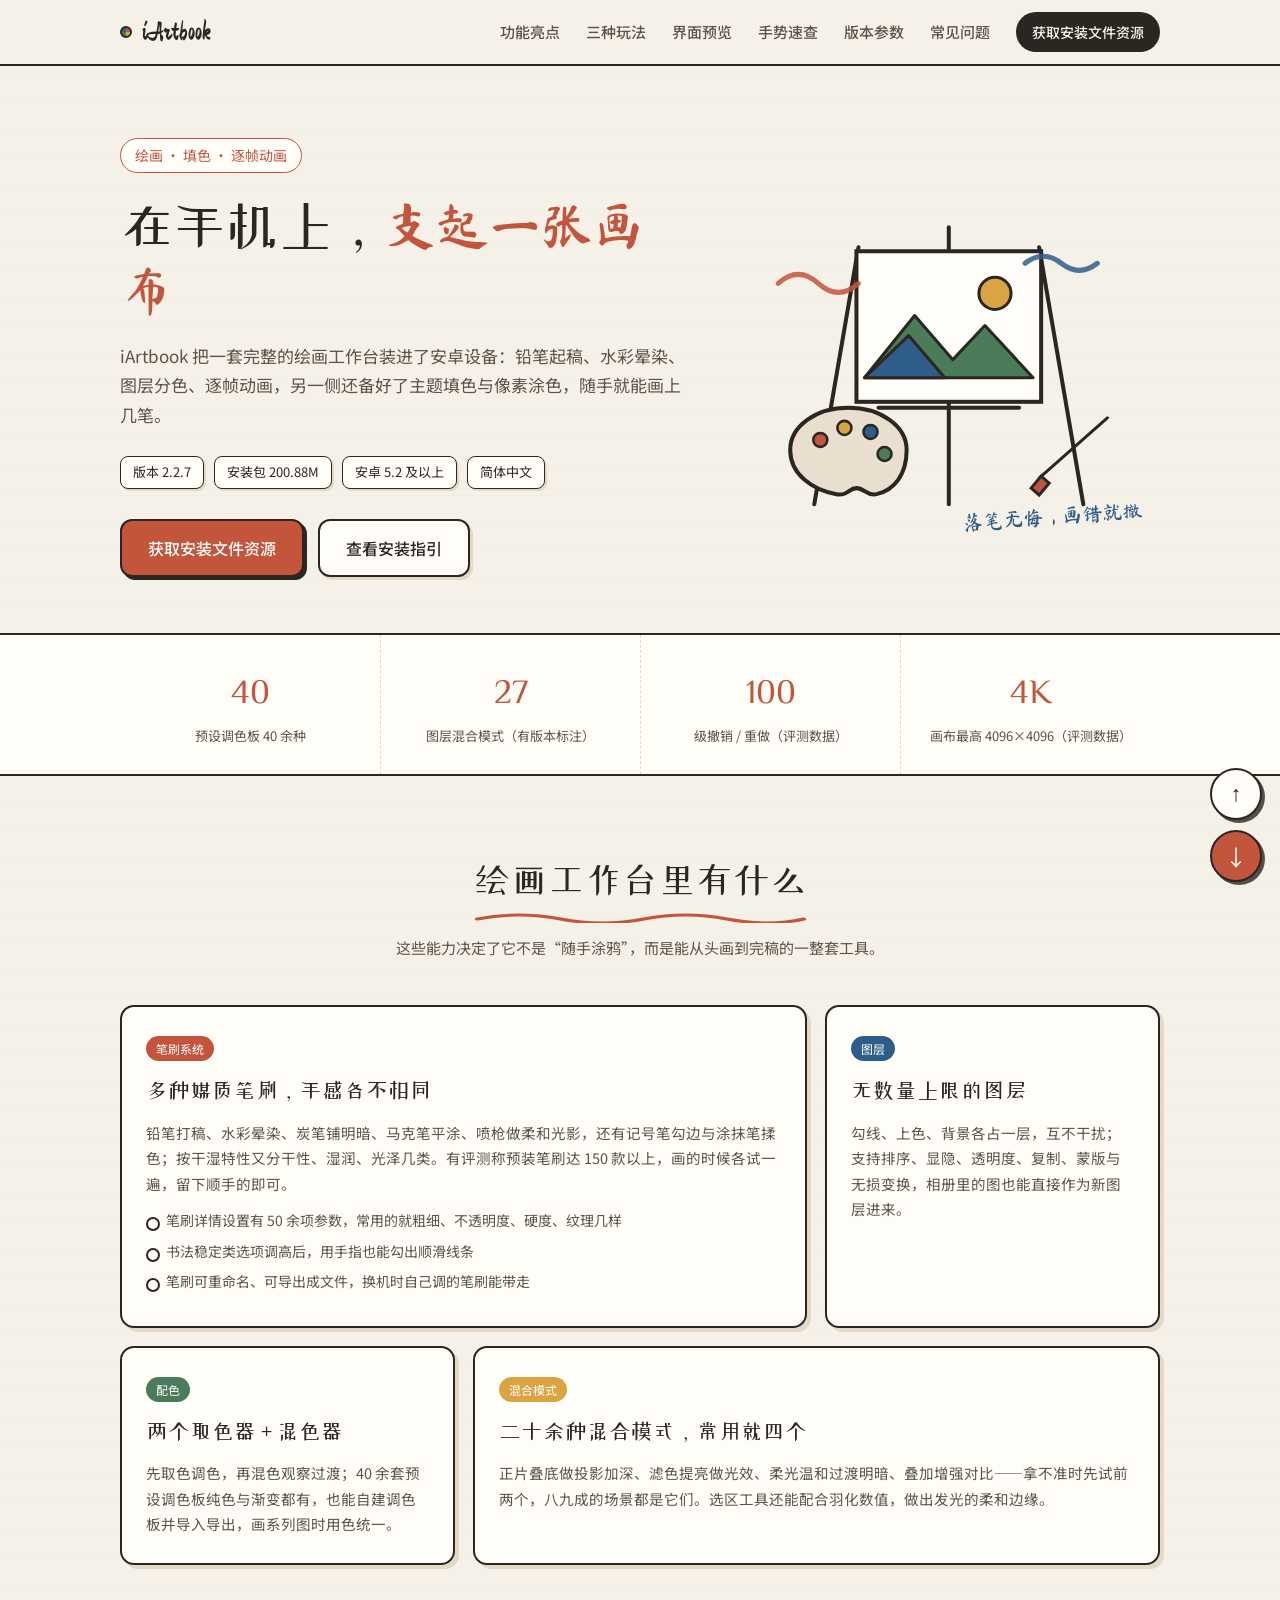
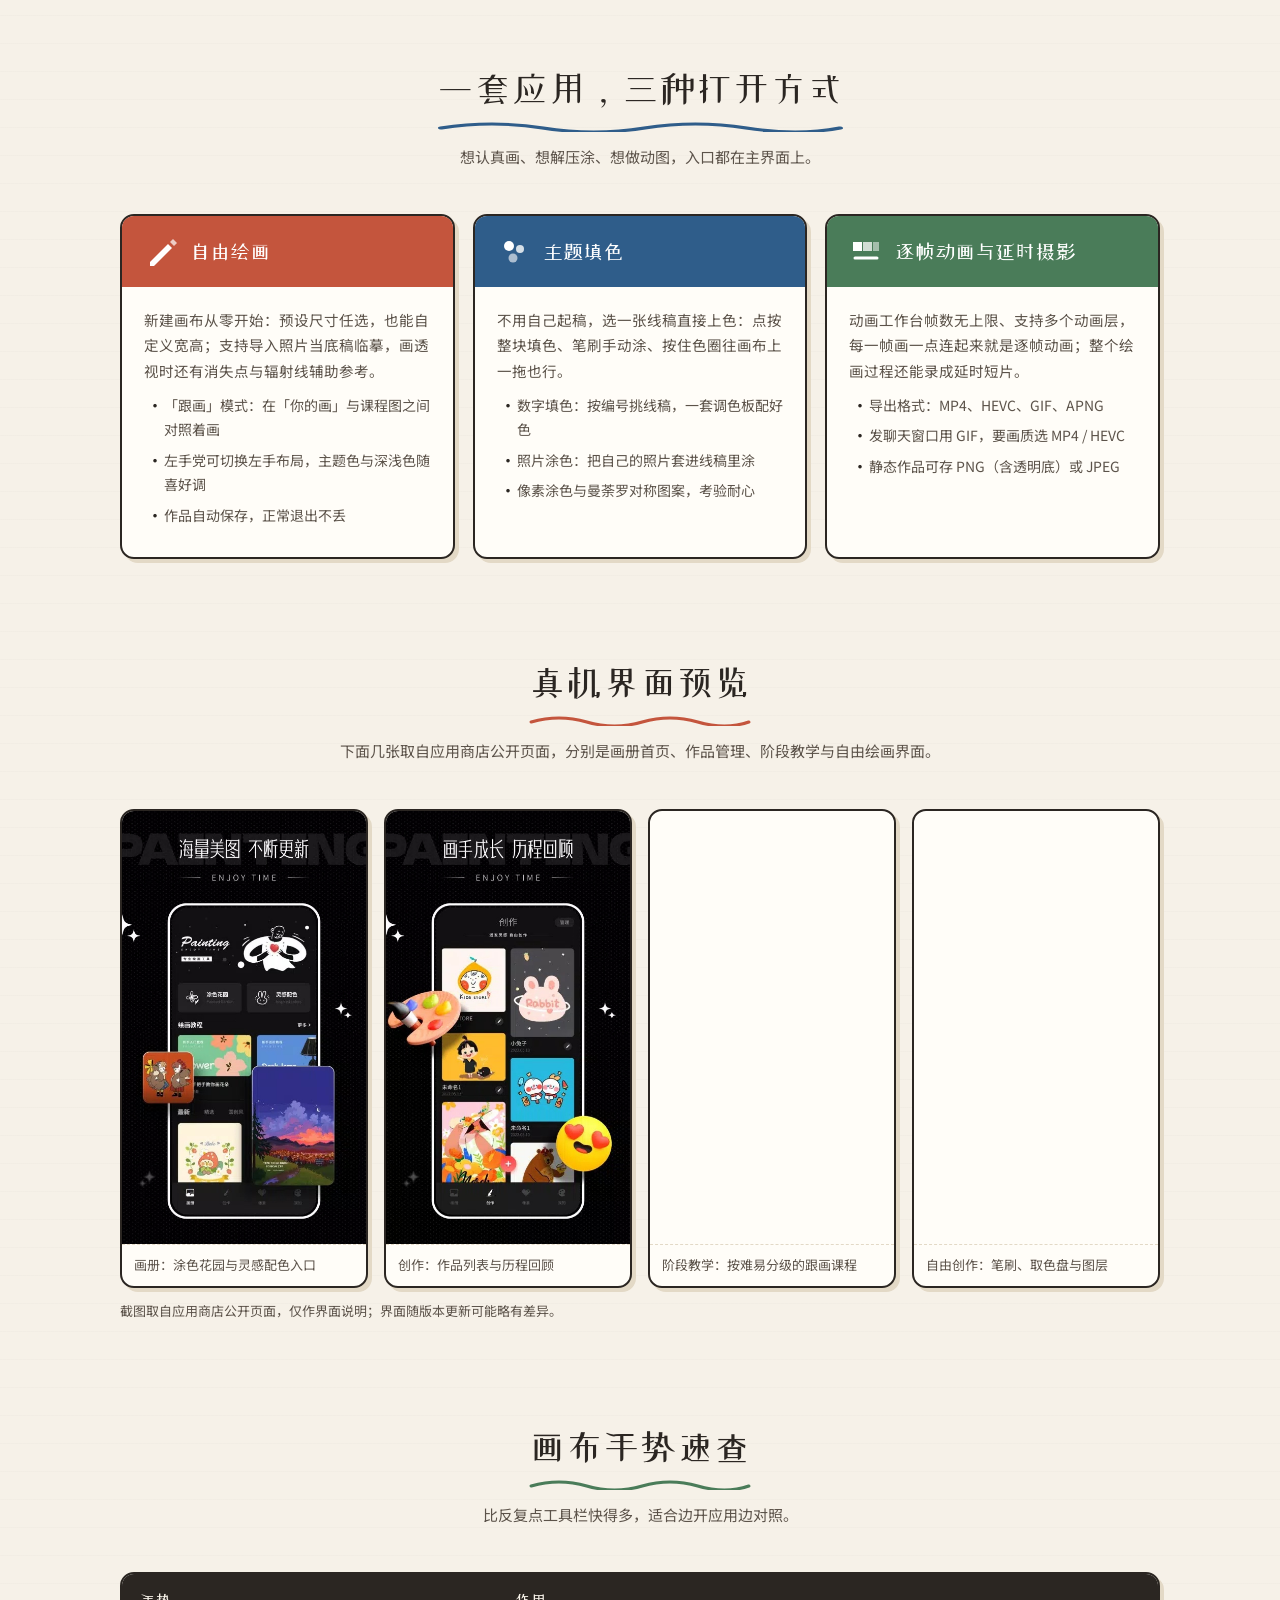
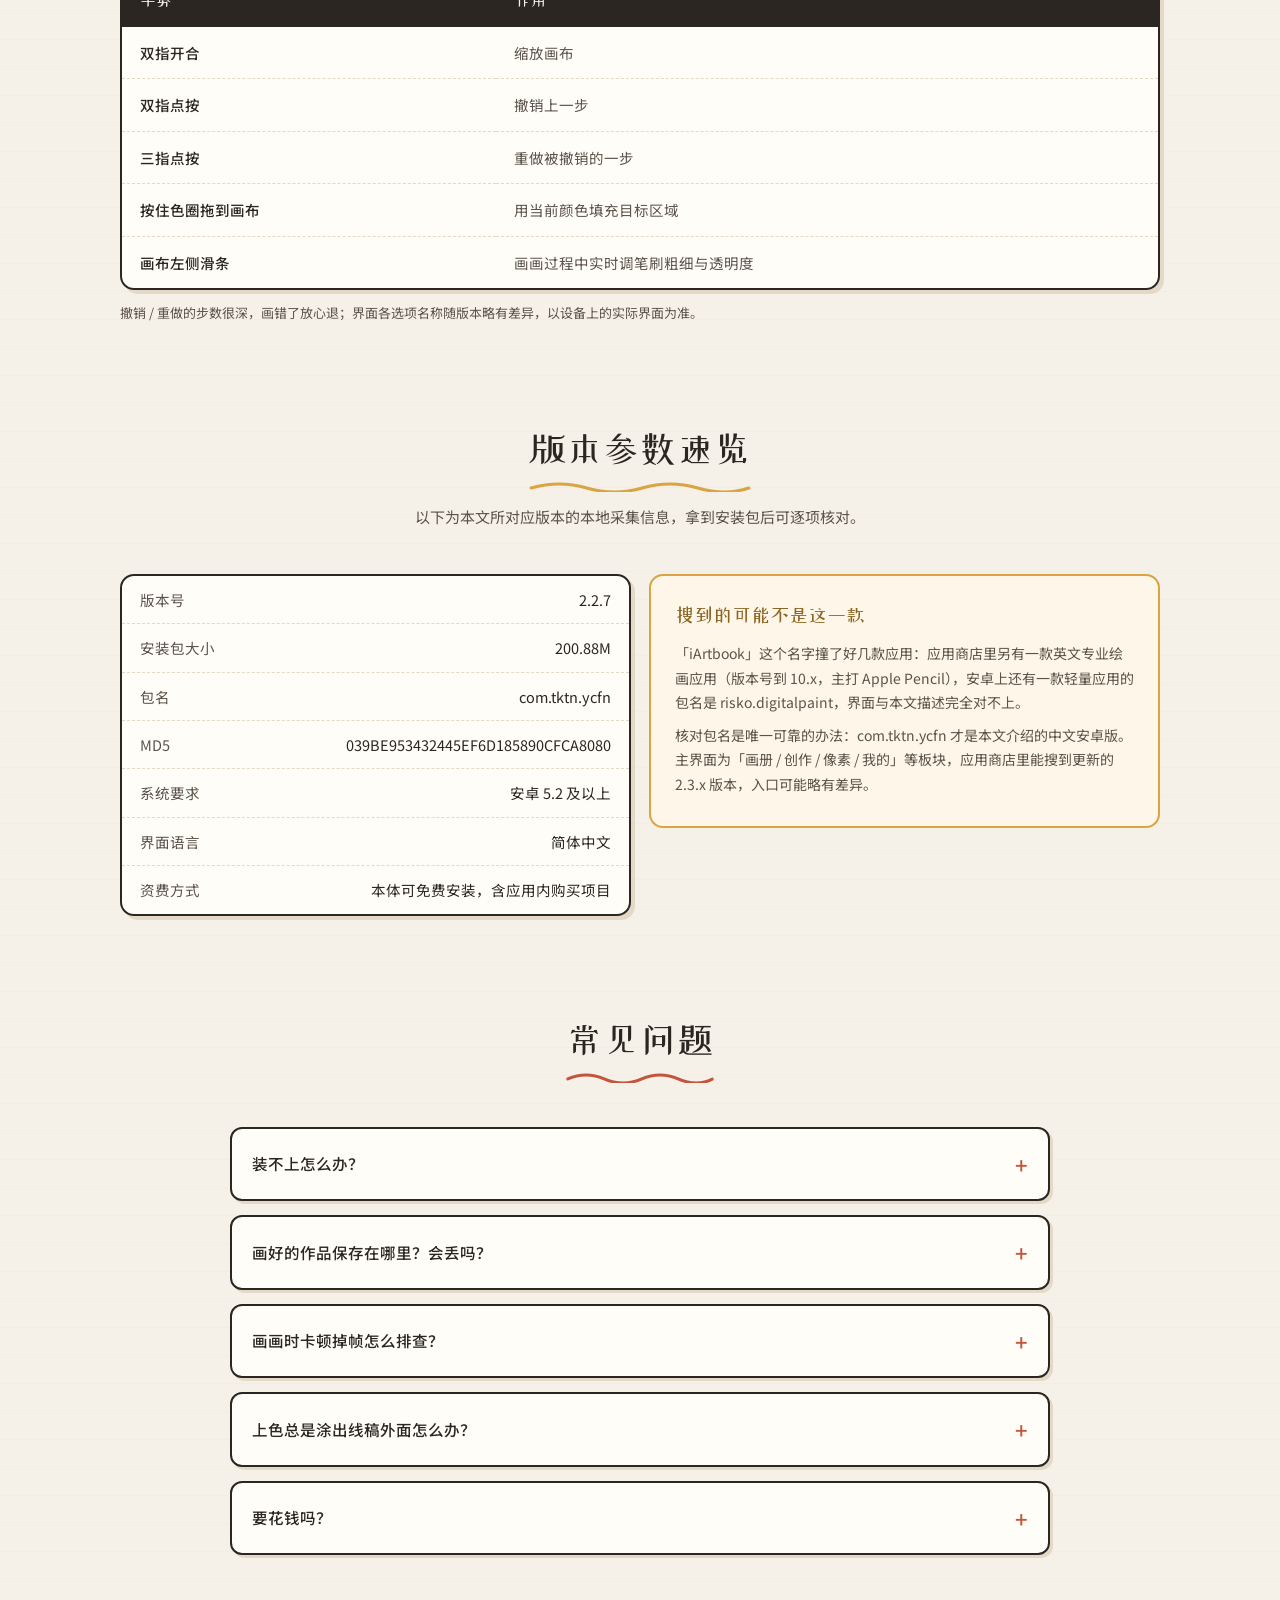
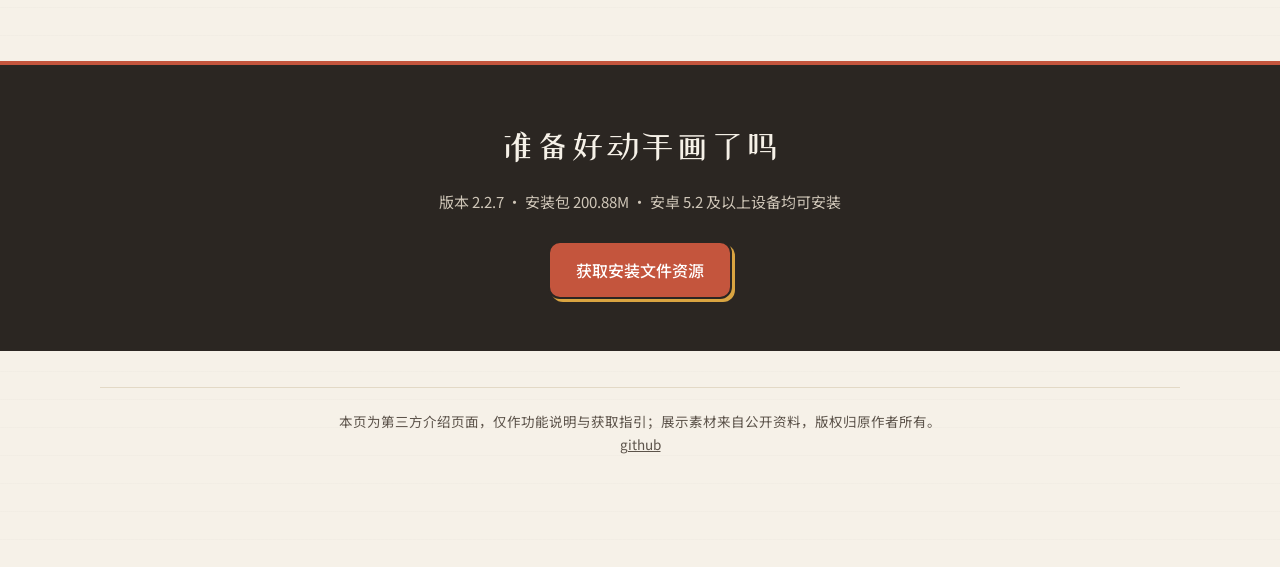
==== commit e9df54d7: "update" ====
--- a/index.html
+++ b/index.html
@@ -1,319 +1,351 @@
-<!DOCTYPE html>
-<html lang="zh-CN">
-<head>
-  <meta charset="UTF-8">
-  <meta name="viewport" content="width=device-width, initial-scale=1.0">
-  <title>iArtbook 安卓绘画应用介绍：画笔、图层与填色玩法一应俱全</title>
-  <meta name="description" content="iArtbook 是一款集绘画工作台与主题填色于一体的安卓应用：多种笔刷、无上限图层、二十余种混合模式，还有数字填色、像素涂色与逐帧动画。本文介绍它的功能、手势操作与版本参数，并提供安装文件资源的获取指引。">
-  <link rel="icon" type="image/svg+xml" href="/assets/img/favicon.svg">
-  <link rel="preconnect" href="https://fonts.googleapis.com">
-  <link rel="preconnect" href="https://fonts.gstatic.com" crossorigin>
-  <link href="https://fonts.googleapis.com/css2?family=Ma+Shan+Zheng&family=Noto+Sans+SC:wght@400;500;700&family=ZCOOL+XiaoWei&display=swap" rel="stylesheet">
-  <link rel="stylesheet" href="/assets/css/style.css">
-</head>
-<body>
-
-  <header class="site-header">
-    <div class="wrap nav">
-      <a class="brand" href="/"><span class="brand-dot" aria-hidden="true"></span>iArtbook</a>
-      <button class="nav-toggle" aria-expanded="false" aria-label="展开导航菜单">☰</button>
-      <nav class="nav-links" aria-label="站内导航">
-        <a href="#features">功能亮点</a>
-        <a href="#play">三种玩法</a>
-        <a href="#gesture">手势速查</a>
-        <a href="#spec">版本参数</a>
-        <a href="#faq">常见问题</a>
-        <a class="nav-cta" href="/download.html">获取安装文件资源</a>
-      </nav>
-    </div>
-  </header>
-
-  <main>
-    <!-- Hero -->
-    <section class="hero">
-      <div class="wrap hero-grid">
-        <div>
-          <span class="kicker">绘画 · 填色 · 逐帧动画</span>
-          <h1>在手机上，<em>支起一张画布</em></h1>
-          <p class="lead">iArtbook 把一套完整的绘画工作台装进了安卓设备：铅笔起稿、水彩晕染、图层分色、逐帧动画，另一侧还备好了主题填色与像素涂色，随手就能画上几笔。</p>
-          <div class="badges">
-            <span class="badge">版本 2.2.7</span>
-            <span class="badge">安装包 200.88M</span>
-            <span class="badge">安卓 5.2 及以上</span>
-            <span class="badge">简体中文</span>
-          </div>
-          <div class="hero-actions">
-            <a class="btn btn-primary" data-link="download" href="#">获取安装文件资源</a>
-            <a class="btn btn-ghost" href="/download.html">查看安装指引</a>
-          </div>
+<!DOCTYPE html>
+<html lang="zh-CN">
+<head>
+  <meta charset="UTF-8">
+  <meta name="viewport" content="width=device-width, initial-scale=1.0">
+  <title>从画笔到逐帧动画：iArtbook 在手机上能画到什么程度</title>
+  <meta name="description" content="iArtbook 把绘画工作台和主题填色放进手机：多种笔刷、无上限图层、二十余种混合模式，还有数字填色与逐帧动画。这里整理功能、手势操作与安卓包信息。">
+  <link rel="icon" type="image/svg+xml" href="/assets/img/favicon.svg">
+  <link rel="preconnect" href="https://fonts.googleapis.com">
+  <link rel="preconnect" href="https://fonts.gstatic.com" crossorigin>
+  <link href="https://fonts.googleapis.com/css2?family=Ma+Shan+Zheng&family=Noto+Sans+SC:wght@400;500;700&family=ZCOOL+XiaoWei&display=swap" rel="stylesheet">
+  <link rel="stylesheet" href="/assets/css/style.css">
+</head>
+<body>
+
+  <header class="site-header">
+    <div class="wrap nav">
+      <a class="brand" href="/"><span class="brand-dot" aria-hidden="true"></span>iArtbook</a>
+      <button class="nav-toggle" aria-expanded="false" aria-label="展开导航菜单">☰</button>
+      <nav class="nav-links" aria-label="站内导航">
+        <a href="#features">功能亮点</a>
+        <a href="#play">三种玩法</a>
+        <a href="#shots">界面预览</a>
+        <a href="#gesture">手势速查</a>
+        <a href="#spec">版本参数</a>
+        <a href="#faq">常见问题</a>
+        <a class="nav-cta" href="/download.html">获取安装文件资源</a>
+      </nav>
+    </div>
+  </header>
+
+  <main>
+    <!-- Hero -->
+    <section class="hero">
+      <div class="wrap hero-grid">
+        <div>
+          <span class="kicker">绘画 · 填色 · 逐帧动画</span>
+          <h1>在手机上，<em>支起一张画布</em></h1>
+          <p class="lead">iArtbook 把一套完整的绘画工作台装进了安卓设备：铅笔起稿、水彩晕染、图层分色、逐帧动画，另一侧还备好了主题填色与像素涂色，随手就能画上几笔。</p>
+          <div class="badges">
+            <span class="badge">版本 2.2.7</span>
+            <span class="badge">安装包 200.88M</span>
+            <span class="badge">安卓 5.2 及以上</span>
+            <span class="badge">简体中文</span>
+          </div>
+          <div class="hero-actions">
+            <a class="btn btn-primary" data-link="download" href="#">获取安装文件资源</a>
+            <a class="btn btn-ghost" href="/download.html">查看安装指引</a>
+          </div>
+        </div>
+        <div class="hero-art" aria-hidden="true">
+          <svg viewBox="0 0 420 340" role="img" aria-label="画架上的插画与调色盘">
+            <!-- 画架 -->
+            <g stroke="#2b2622" stroke-width="4" stroke-linecap="round" fill="none">
+              <line x1="120" y1="60" x2="76" y2="316"/>
+              <line x1="300" y1="60" x2="344" y2="316"/>
+              <line x1="210" y1="40" x2="210" y2="316"/>
+              <line x1="140" y1="220" x2="280" y2="220"/>
+            </g>
+            <!-- 画布 -->
+            <g>
+              <rect x="118" y="64" width="184" height="150" fill="#fffdf8" stroke="#2b2622" stroke-width="4"/>
+              <circle cx="256" cy="106" r="16" fill="#d9a441" stroke="#2b2622" stroke-width="3"/>
+              <path d="M126 190 L176 128 L214 172 L246 138 L294 190 Z" fill="#4a7c59" stroke="#2b2622" stroke-width="3" stroke-linejoin="round"/>
+              <path d="M126 190 L170 148 L206 190 Z" fill="#2f5d8a" stroke="#2b2622" stroke-width="3" stroke-linejoin="round"/>
+            </g>
+            <!-- 调色盘 -->
+            <g>
+              <path d="M52 262c0-24 26-42 58-42s58 18 58 42-12 40-30 44c-10 2-12-6-20-6s-8 8-20 6c-24-4-46-20-46-44z" fill="#e8dfcf" stroke="#2b2622" stroke-width="4"/>
+              <circle cx="82" cy="252" r="7" fill="#c4553d" stroke="#2b2622" stroke-width="2.5"/>
+              <circle cx="106" cy="240" r="7" fill="#d9a441" stroke="#2b2622" stroke-width="2.5"/>
+              <circle cx="132" cy="244" r="7" fill="#2f5d8a" stroke="#2b2622" stroke-width="2.5"/>
+              <circle cx="146" cy="266" r="7" fill="#4a7c59" stroke="#2b2622" stroke-width="2.5"/>
+            </g>
+            <!-- 画笔 -->
+            <g stroke="#2b2622" stroke-width="3" stroke-linecap="round">
+              <line x1="300" y1="290" x2="368" y2="230"/>
+              <path d="M292 300 l10-12 8 7-10 12z" fill="#c4553d"/>
+            </g>
+            <!-- 笔触线 -->
+            <path d="M40 96 q20 -18 40 0 t40 0" fill="none" stroke="#c4553d" stroke-width="5" stroke-linecap="round" opacity=".85"/>
+            <path d="M286 76 q18 -14 36 0 t36 0" fill="none" stroke="#2f5d8a" stroke-width="5" stroke-linecap="round" opacity=".85"/>
+          </svg>
+          <span class="scribble">落笔无悔，画错就撤</span>
+        </div>
+      </div>
+    </section>
+
+    <!-- 数字条 -->
+    <section class="stats">
+      <div class="wrap stats-grid">
+        <div class="stat"><b data-count="40" aria-label="40">40</b><span>预设调色板 40 余种</span></div>
+        <div class="stat"><b data-count="27" aria-label="27">27</b><span>图层混合模式（有版本标注）</span></div>
+        <div class="stat"><b data-count="100" aria-label="100">100</b><span>级撤销 / 重做（评测数据）</span></div>
+        <div class="stat"><b>4K</b><span>画布最高 4096×4096（评测数据）</span></div>
+      </div>
+    </section>
+
+    <!-- 功能亮点 -->
+    <section class="section" id="features">
+      <div class="wrap">
+        <div class="section-head reveal">
+          <h2>绘画工作台里有什么
+            <svg viewBox="0 0 200 10" preserveAspectRatio="none" aria-hidden="true"><path d="M2 6 q25 -8 50 0 t50 0 t50 0 t46 0" fill="none" stroke="#c4553d" stroke-width="3" stroke-linecap="round"/></svg>
+          </h2>
+          <p>这些能力决定了它不是“随手涂鸦”，而是能从头画到完稿的一整套工具。</p>
+        </div>
+        <div class="bento">
+          <div class="card b1 reveal">
+            <span class="tag" style="background:var(--red)">笔刷系统</span>
+            <h3>多种媒质笔刷，手感各不相同</h3>
+            <p>铅笔打稿、水彩晕染、炭笔铺明暗、马克笔平涂、喷枪做柔和光影，还有记号笔勾边与涂抹笔揉色；按干湿特性又分干性、湿润、光泽几类。有评测称预装笔刷达 150 款以上，画的时候各试一遍，留下顺手的即可。</p>
+            <ul>
+              <li>笔刷详情设置有 50 余项参数，常用的就粗细、不透明度、硬度、纹理几样</li>
+              <li>书法稳定类选项调高后，用手指也能勾出顺滑线条</li>
+              <li>笔刷可重命名、可导出成文件，换机时自己调的笔刷能带走</li>
+            </ul>
+          </div>
+          <div class="card b2 reveal">
+            <span class="tag" style="background:var(--blue)">图层</span>
+            <h3>无数量上限的图层</h3>
+            <p>勾线、上色、背景各占一层，互不干扰；支持排序、显隐、透明度、复制、蒙版与无损变换，相册里的图也能直接作为新图层进来。</p>
+          </div>
+          <div class="card b3 reveal">
+            <span class="tag" style="background:var(--green)">配色</span>
+            <h3>两个取色器 + 混色器</h3>
+            <p>先取色调色，再混色观察过渡；40 余套预设调色板纯色与渐变都有，也能自建调色板并导入导出，画系列图时用色统一。</p>
+          </div>
+          <div class="card b4 reveal">
+            <span class="tag" style="background:var(--yellow)">混合模式</span>
+            <h3>二十余种混合模式，常用就四个</h3>
+            <p>正片叠底做投影加深、滤色提亮做光效、柔光温和过渡明暗、叠加增强对比——拿不准时先试前两个，八九成的场景都是它们。选区工具还能配合羽化数值，做出发光的柔和边缘。</p>
+          </div>
+        </div>
+      </div>
+    </section>
+
+    <!-- 三种玩法 -->
+    <section class="section" id="play">
+      <div class="wrap">
+        <div class="section-head reveal">
+          <h2>一套应用，三种打开方式
+            <svg viewBox="0 0 200 10" preserveAspectRatio="none" aria-hidden="true"><path d="M2 6 q25 -8 50 0 t50 0 t50 0 t46 0" fill="none" stroke="#2f5d8a" stroke-width="3" stroke-linecap="round"/></svg>
+          </h2>
+          <p>想认真画、想解压涂、想做动图，入口都在主界面上。</p>
+        </div>
+        <div class="play-grid">
+          <div class="play reveal">
+            <div class="play-head ph-red">
+              <svg viewBox="0 0 34 34" aria-hidden="true"><path d="M6 28 L24 10 l4 4 L10 32 H6z" fill="#fff"/><path d="M26 8 l3-3 4 4-3 3z" fill="#fff" opacity=".7"/></svg>
+              <h3>自由绘画</h3>
+            </div>
+            <div class="play-body">
+              <p>新建画布从零开始：预设尺寸任选，也能自定义宽高；支持导入照片当底稿临摹，画透视时还有消失点与辐射线辅助参考。</p>
+              <ul>
+                <li>「跟画」模式：在「你的画」与课程图之间对照着画</li>
+                <li>左手党可切换左手布局，主题色与深浅色随喜好调</li>
+                <li>作品自动保存，正常退出不丢</li>
+              </ul>
+            </div>
+          </div>
+          <div class="play reveal">
+            <div class="play-head ph-blue">
+              <svg viewBox="0 0 34 34" aria-hidden="true"><circle cx="12" cy="12" r="5" fill="#fff"/><circle cx="23" cy="15" r="4" fill="#fff" opacity=".8"/><circle cx="16" cy="24" r="4.5" fill="#fff" opacity=".6"/></svg>
+              <h3>主题填色</h3>
+            </div>
+            <div class="play-body">
+              <p>不用自己起稿，选一张线稿直接上色：点按整块填色、笔刷手动涂、按住色圈往画布上一拖也行。</p>
+              <ul>
+                <li>数字填色：按编号挑线稿，一套调色板配好色</li>
+                <li>照片涂色：把自己的照片套进线稿里涂</li>
+                <li>像素涂色与曼荼罗对称图案，考验耐心</li>
+              </ul>
+            </div>
+          </div>
+          <div class="play reveal">
+            <div class="play-head ph-green">
+              <svg viewBox="0 0 34 34" aria-hidden="true"><rect x="4" y="8" width="9" height="9" fill="#fff"/><rect x="14" y="8" width="9" height="9" fill="#fff" opacity=".75"/><rect x="24" y="8" width="6" height="9" fill="#fff" opacity=".5"/><path d="M6 24h22" stroke="#fff" stroke-width="3" stroke-linecap="round"/></svg>
+              <h3>逐帧动画与延时摄影</h3>
+            </div>
+            <div class="play-body">
+              <p>动画工作台帧数无上限、支持多个动画层，每一帧画一点连起来就是逐帧动画；整个绘画过程还能录成延时短片。</p>
+              <ul>
+                <li>导出格式：MP4、HEVC、GIF、APNG</li>
+                <li>发聊天窗口用 GIF，要画质选 MP4 / HEVC</li>
+                <li>静态作品可存 PNG（含透明底）或 JPEG</li>
+              </ul>
+            </div>
+          </div>
+        </div>
+      </div>
+    </section>
+
+    <!-- 界面预览 -->
+    <section class="section" id="shots">
+      <div class="wrap">
+        <div class="section-head reveal">
+          <h2>真机界面预览
+            <svg viewBox="0 0 200 10" preserveAspectRatio="none" aria-hidden="true"><path d="M2 6 q25 -8 50 0 t50 0 t50 0 t46 0" fill="none" stroke="#c4553d" stroke-width="3" stroke-linecap="round"/></svg>
+          </h2>
+          <p>下面几张取自应用商店公开页面，分别是画册首页、作品管理、阶段教学与自由绘画界面。</p>
         </div>
-        <div class="hero-art" aria-hidden="true">
-          <svg viewBox="0 0 420 340" role="img" aria-label="画架上的插画与调色盘">
-            <!-- 画架 -->
-            <g stroke="#2b2622" stroke-width="4" stroke-linecap="round" fill="none">
-              <line x1="120" y1="60" x2="76" y2="316"/>
-              <line x1="300" y1="60" x2="344" y2="316"/>
-              <line x1="210" y1="40" x2="210" y2="316"/>
-              <line x1="140" y1="220" x2="280" y2="220"/>
-            </g>
-            <!-- 画布 -->
-            <g>
-              <rect x="118" y="64" width="184" height="150" fill="#fffdf8" stroke="#2b2622" stroke-width="4"/>
-              <circle cx="256" cy="106" r="16" fill="#d9a441" stroke="#2b2622" stroke-width="3"/>
-              <path d="M126 190 L176 128 L214 172 L246 138 L294 190 Z" fill="#4a7c59" stroke="#2b2622" stroke-width="3" stroke-linejoin="round"/>
-              <path d="M126 190 L170 148 L206 190 Z" fill="#2f5d8a" stroke="#2b2622" stroke-width="3" stroke-linejoin="round"/>
-            </g>
-            <!-- 调色盘 -->
-            <g>
-              <path d="M52 262c0-24 26-42 58-42s58 18 58 42-12 40-30 44c-10 2-12-6-20-6s-8 8-20 6c-24-4-46-20-46-44z" fill="#e8dfcf" stroke="#2b2622" stroke-width="4"/>
-              <circle cx="82" cy="252" r="7" fill="#c4553d" stroke="#2b2622" stroke-width="2.5"/>
-              <circle cx="106" cy="240" r="7" fill="#d9a441" stroke="#2b2622" stroke-width="2.5"/>
-              <circle cx="132" cy="244" r="7" fill="#2f5d8a" stroke="#2b2622" stroke-width="2.5"/>
-              <circle cx="146" cy="266" r="7" fill="#4a7c59" stroke="#2b2622" stroke-width="2.5"/>
-            </g>
-            <!-- 画笔 -->
-            <g stroke="#2b2622" stroke-width="3" stroke-linecap="round">
-              <line x1="300" y1="290" x2="368" y2="230"/>
-              <path d="M292 300 l10-12 8 7-10 12z" fill="#c4553d"/>
-            </g>
-            <!-- 笔触线 -->
-            <path d="M40 96 q20 -18 40 0 t40 0" fill="none" stroke="#c4553d" stroke-width="5" stroke-linecap="round" opacity=".85"/>
-            <path d="M286 76 q18 -14 36 0 t36 0" fill="none" stroke="#2f5d8a" stroke-width="5" stroke-linecap="round" opacity=".85"/>
-          </svg>
-          <span class="scribble">落笔无悔，画错就撤</span>
+        <div class="shots">
+          <figure class="shot reveal">
+            <img src="/assets/img/shot-home.jpg" alt="iArtbook 画册首页界面，含涂色与绘画教程入口" width="480" height="853" loading="lazy" decoding="async">
+            <figcaption>画册：涂色花园与灵感配色入口</figcaption>
+          </figure>
+          <figure class="shot reveal">
+            <img src="/assets/img/shot-gallery.jpg" alt="iArtbook 创作页的作品列表界面" width="480" height="853" loading="lazy" decoding="async">
+            <figcaption>创作：作品列表与历程回顾</figcaption>
+          </figure>
+          <figure class="shot reveal">
+            <img src="/assets/img/shot-lesson.jpg" alt="iArtbook 阶段教学与跟画课程界面" width="480" height="853" loading="lazy" decoding="async">
+            <figcaption>阶段教学：按难易分级的跟画课程</figcaption>
+          </figure>
+          <figure class="shot reveal">
+            <img src="/assets/img/shot-brush.jpg" alt="iArtbook 自由绘画时的笔刷、取色与图层界面" width="480" height="853" loading="lazy" decoding="async">
+            <figcaption>自由创作：笔刷、取色盘与图层</figcaption>
+          </figure>
         </div>
+        <p class="note">截图取自应用商店公开页面，仅作界面说明；界面随版本更新可能略有差异。</p>
       </div>
     </section>
 
-    <!-- 数字条 -->
-    <section class="stats">
-      <div class="wrap stats-grid">
-        <div class="stat"><b data-count="40" aria-label="40">40</b><span>预设调色板 40 余种</span></div>
-        <div class="stat"><b data-count="27" aria-label="27">27</b><span>图层混合模式（有版本标注）</span></div>
-        <div class="stat"><b data-count="100" aria-label="100">100</b><span>级撤销 / 重做（评测数据）</span></div>
-        <div class="stat"><b>4K</b><span>画布最高 4096×4096（评测数据）</span></div>
-      </div>
-    </section>
-
-    <!-- 功能亮点 -->
-    <section class="section" id="features">
-      <div class="wrap">
-        <div class="section-head reveal">
-          <h2>绘画工作台里有什么
-            <svg viewBox="0 0 200 10" preserveAspectRatio="none" aria-hidden="true"><path d="M2 6 q25 -8 50 0 t50 0 t50 0 t46 0" fill="none" stroke="#c4553d" stroke-width="3" stroke-linecap="round"/></svg>
-          </h2>
-          <p>这些能力决定了它不是“随手涂鸦”，而是能从头画到完稿的一整套工具。</p>
-        </div>
-        <div class="bento">
-          <div class="card b1 reveal">
-            <span class="tag" style="background:var(--red)">笔刷系统</span>
-            <h3>多种媒质笔刷，手感各不相同</h3>
-            <p>铅笔打稿、水彩晕染、炭笔铺明暗、马克笔平涂、喷枪做柔和光影，还有记号笔勾边与涂抹笔揉色；按干湿特性又分干性、湿润、光泽几类。有评测称预装笔刷达 150 款以上，画的时候各试一遍，留下顺手的即可。</p>
-            <ul>
-              <li>笔刷详情设置有 50 余项参数，常用的就粗细、不透明度、硬度、纹理几样</li>
-              <li>书法稳定类选项调高后，用手指也能勾出顺滑线条</li>
-              <li>笔刷可重命名、可导出成文件，换机时自己调的笔刷能带走</li>
-            </ul>
-          </div>
-          <div class="card b2 reveal">
-            <span class="tag" style="background:var(--blue)">图层</span>
-            <h3>无数量上限的图层</h3>
-            <p>勾线、上色、背景各占一层，互不干扰；支持排序、显隐、透明度、复制、蒙版与无损变换，相册里的图也能直接作为新图层进来。</p>
-          </div>
-          <div class="card b3 reveal">
-            <span class="tag" style="background:var(--green)">配色</span>
-            <h3>两个取色器 + 混色器</h3>
-            <p>先取色调色，再混色观察过渡；40 余套预设调色板纯色与渐变都有，也能自建调色板并导入导出，画系列图时用色统一。</p>
-          </div>
-          <div class="card b4 reveal">
-            <span class="tag" style="background:var(--yellow)">混合模式</span>
-            <h3>二十余种混合模式，常用就四个</h3>
-            <p>正片叠底做投影加深、滤色提亮做光效、柔光温和过渡明暗、叠加增强对比——拿不准时先试前两个，八九成的场景都是它们。选区工具还能配合羽化数值，做出发光的柔和边缘。</p>
-          </div>
-        </div>
-      </div>
-    </section>
-
-    <!-- 三种玩法 -->
-    <section class="section" id="play">
-      <div class="wrap">
-        <div class="section-head reveal">
-          <h2>一套应用，三种打开方式
-            <svg viewBox="0 0 200 10" preserveAspectRatio="none" aria-hidden="true"><path d="M2 6 q25 -8 50 0 t50 0 t50 0 t46 0" fill="none" stroke="#2f5d8a" stroke-width="3" stroke-linecap="round"/></svg>
-          </h2>
-          <p>想认真画、想解压涂、想做动图，入口都在主界面上。</p>
-        </div>
-        <div class="play-grid">
-          <div class="play reveal">
-            <div class="play-head ph-red">
-              <svg viewBox="0 0 34 34" aria-hidden="true"><path d="M6 28 L24 10 l4 4 L10 32 H6z" fill="#fff"/><path d="M26 8 l3-3 4 4-3 3z" fill="#fff" opacity=".7"/></svg>
-              <h3>自由绘画</h3>
-            </div>
-            <div class="play-body">
-              <p>新建画布从零开始：预设尺寸任选，也能自定义宽高；支持导入照片当底稿临摹，画透视时还有消失点与辐射线辅助参考。</p>
-              <ul>
-                <li>「跟画」模式：在「你的画」与课程图之间对照着画</li>
-                <li>左手党可切换左手布局，主题色与深浅色随喜好调</li>
-                <li>作品自动保存，正常退出不丢</li>
-              </ul>
-            </div>
-          </div>
-          <div class="play reveal">
-            <div class="play-head ph-blue">
-              <svg viewBox="0 0 34 34" aria-hidden="true"><circle cx="12" cy="12" r="5" fill="#fff"/><circle cx="23" cy="15" r="4" fill="#fff" opacity=".8"/><circle cx="16" cy="24" r="4.5" fill="#fff" opacity=".6"/></svg>
-              <h3>主题填色</h3>
-            </div>
-            <div class="play-body">
-              <p>不用自己起稿，选一张线稿直接上色：点按整块填色、笔刷手动涂、按住色圈往画布上一拖也行。</p>
-              <ul>
-                <li>数字填色：按编号挑线稿，一套调色板配好色</li>
-                <li>照片涂色：把自己的照片套进线稿里涂</li>
-                <li>像素涂色与曼荼罗对称图案，考验耐心</li>
-              </ul>
-            </div>
-          </div>
-          <div class="play reveal">
-            <div class="play-head ph-green">
-              <svg viewBox="0 0 34 34" aria-hidden="true"><rect x="4" y="8" width="9" height="9" fill="#fff"/><rect x="14" y="8" width="9" height="9" fill="#fff" opacity=".75"/><rect x="24" y="8" width="6" height="9" fill="#fff" opacity=".5"/><path d="M6 24h22" stroke="#fff" stroke-width="3" stroke-linecap="round"/></svg>
-              <h3>逐帧动画与延时摄影</h3>
-            </div>
-            <div class="play-body">
-              <p>动画工作台帧数无上限、支持多个动画层，每一帧画一点连起来就是逐帧动画；整个绘画过程还能录成延时短片。</p>
-              <ul>
-                <li>导出格式：MP4、HEVC、GIF、APNG</li>
-                <li>发聊天窗口用 GIF，要画质选 MP4 / HEVC</li>
-                <li>静态作品可存 PNG（含透明底）或 JPEG</li>
-              </ul>
-            </div>
-          </div>
-        </div>
-      </div>
-    </section>
-
-    <!-- 手势速查 -->
-    <section class="section" id="gesture">
-      <div class="wrap">
-        <div class="section-head reveal">
-          <h2>画布手势速查
-            <svg viewBox="0 0 200 10" preserveAspectRatio="none" aria-hidden="true"><path d="M2 6 q25 -8 50 0 t50 0 t50 0 t46 0" fill="none" stroke="#4a7c59" stroke-width="3" stroke-linecap="round"/></svg>
-          </h2>
-          <p>比反复点工具栏快得多，适合边开应用边对照。</p>
-        </div>
-        <div class="table-card reveal">
-          <table>
-            <thead>
-              <tr><th>手势</th><th>作用</th></tr>
-            </thead>
-            <tbody>
-              <tr><td>双指开合</td><td>缩放画布</td></tr>
-              <tr><td>双指点按</td><td>撤销上一步</td></tr>
-              <tr><td>三指点按</td><td>重做被撤销的一步</td></tr>
-              <tr><td>按住色圈拖到画布</td><td>用当前颜色填充目标区域</td></tr>
-              <tr><td>画布左侧滑条</td><td>画画过程中实时调笔刷粗细与透明度</td></tr>
-            </tbody>
-          </table>
-        </div>
-        <p class="note">撤销 / 重做的步数很深，画错了放心退；界面各选项名称随版本略有差异，以设备上的实际界面为准。</p>
-      </div>
-    </section>
-
-    <!-- 版本参数 -->
-    <section class="section" id="spec">
-      <div class="wrap">
-        <div class="section-head reveal">
-          <h2>版本参数速览
-            <svg viewBox="0 0 200 10" preserveAspectRatio="none" aria-hidden="true"><path d="M2 6 q25 -8 50 0 t50 0 t50 0 t46 0" fill="none" stroke="#d9a441" stroke-width="3" stroke-linecap="round"/></svg>
-          </h2>
-          <p>以下为本文所对应版本的本地采集信息，拿到安装包后可逐项核对。</p>
-        </div>
-        <div class="spec-grid">
-          <div class="table-card reveal">
-            <ul class="spec-list">
-              <li><span class="k">版本号</span><span class="v">2.2.7</span></li>
-              <li><span class="k">安装包大小</span><span class="v">200.88M</span></li>
-              <li><span class="k">包名</span><span class="v">com.tktn.ycfn</span></li>
-              <li><span class="k">MD5</span><span class="v">039BE953432445EF6D185890CFCA8080</span></li>
-              <li><span class="k">系统要求</span><span class="v">安卓 5.2 及以上</span></li>
-              <li><span class="k">界面语言</span><span class="v">简体中文</span></li>
-              <li><span class="k">资费方式</span><span class="v">本体可免费安装，含应用内购买项目</span></li>
-            </ul>
-          </div>
-          <div class="tip-card reveal">
-            <h3>搜到的可能不是这一款</h3>
-            <p>「iArtbook」这个名字撞了好几款应用：应用商店里另有一款英文专业绘画应用（版本号到 10.x，主打 Apple Pencil），安卓上还有一款轻量应用的包名是 risko.digitalpaint，界面与本文描述完全对不上。</p>
-            <p>核对包名是唯一可靠的办法：com.tktn.ycfn 才是本文介绍的中文安卓版。主界面为「画册 / 创作 / 像素 / 我的」等板块，应用商店里能搜到更新的 2.3.x 版本，入口可能略有差异。</p>
-          </div>
-        </div>
-      </div>
-    </section>
-
-    <!-- FAQ -->
-    <section class="section" id="faq">
-      <div class="wrap">
-        <div class="section-head reveal">
-          <h2>常见问题
-            <svg viewBox="0 0 200 10" preserveAspectRatio="none" aria-hidden="true"><path d="M2 6 q25 -8 50 0 t50 0 t50 0 t46 0" fill="none" stroke="#c4553d" stroke-width="3" stroke-linecap="round"/></svg>
-          </h2>
-        </div>
-        <div class="faq reveal">
-          <details>
-            <summary>装不上怎么办？</summary>
-            <div class="faq-a">
-              <p>最常见的三种情况：一是系统提示「禁止安装未知来源」，到系统设置里给对应的安装来源打开「允许安装」再重试；二是存储不足，安装包 200.88M，解包阶段的临时占用更大，建议先清出 1GB 以上余量；三是提示解析失败或不兼容，多半是文件没下完整（小于 200.88M），重新下载，或确认安卓版本不低于 5.2。</p>
-            </div>
-          </details>
-          <details>
-            <summary>画好的作品保存在哪里？会丢吗？</summary>
-            <div class="faq-a">
-              <p>绘画过程自动保存，不需要找保存按钮；但作品默认留在应用的作品库里，只有走一次导出，相册里才会出现图片文件。卸载应用会连同作品一起删掉，换机或重装前先把要留的作品导出到相册。</p>
-            </div>
-          </details>
-          <details>
-            <summary>画画时卡顿掉帧怎么排查？</summary>
-            <div class="faq-a">
-              <p>按影响从大到小：画布尺寸选得过大是头号原因，手机上一般用预设尺寸就够；其次是图层数太多，画完一阶段就合并或删掉不要的层；再清一清后台程序。运行内存小的老设备建议控制画布与图层数量，逐帧动画也尽量控制在短篇。</p>
-            </div>
-          </details>
-          <details>
-            <summary>上色总是涂出线稿外面怎么办？</summary>
-            <div class="faq-a">
-              <p>最治本的办法是把上色图层拖到线稿图层下方，线稿自然压住颜色；也可以先用套索圈住封闭区域再切油漆桶填充，颜色只落在选区内；新版本的填充工具还带「扩展像素」参数，线稿缝隙闭合不严时能减少外溢。</p>
-            </div>
-          </details>
-          <details>
-            <summary>要花钱吗？</summary>
-            <div class="faq-a">
-              <p>应用本体免费安装，内有应用内购买项目，具体内容与定价以应用内实际显示为准；不购买也能使用绘画、填色等基础功能。</p>
-            </div>
-          </details>
-        </div>
-      </div>
-    </section>
-  </main>
-
-  <!-- CTA -->
-  <section class="cta-band">
-    <div class="wrap cta-inner">
-      <h2>准备好动手画了吗</h2>
-      <p>版本 2.2.7 · 安装包 200.88M · 安卓 5.2 及以上设备均可安装</p>
-      <a class="btn btn-primary" data-link="download" href="#">获取安装文件资源</a>
-    </div>
-  </section>
-
-  <footer class="site-footer">
-    <div class="wrap footer-line">
-      <p>本页为第三方介绍页面，仅作功能说明与获取指引；展示素材来自公开资料，版权归原作者所有。</p>
-      <p><a href="https://github.com/alipymanbu/iartbook.loveyou.bond" rel="noopener nofollow">github</a></p>
-    </div>
-  </footer>
-
-  <!-- 浮动按钮 -->
-  <div class="fab">
-    <button id="toTop" aria-label="返回顶部">↑</button>
-    <a class="fab-dl" data-link="download" href="#" aria-label="获取安装文件资源">↓</a>
-  </div>
-
-  <script src="/assets/js/links.js"></script>
-  <script src="/assets/js/main.js"></script>
-</body>
-</html>
+    <!-- 手势速查 -->
+    <section class="section" id="gesture">
+      <div class="wrap">
+        <div class="section-head reveal">
+          <h2>画布手势速查
+            <svg viewBox="0 0 200 10" preserveAspectRatio="none" aria-hidden="true"><path d="M2 6 q25 -8 50 0 t50 0 t50 0 t46 0" fill="none" stroke="#4a7c59" stroke-width="3" stroke-linecap="round"/></svg>
+          </h2>
+          <p>比反复点工具栏快得多，适合边开应用边对照。</p>
+        </div>
+        <div class="table-card reveal">
+          <table>
+            <thead>
+              <tr><th>手势</th><th>作用</th></tr>
+            </thead>
+            <tbody>
+              <tr><td>双指开合</td><td>缩放画布</td></tr>
+              <tr><td>双指点按</td><td>撤销上一步</td></tr>
+              <tr><td>三指点按</td><td>重做被撤销的一步</td></tr>
+              <tr><td>按住色圈拖到画布</td><td>用当前颜色填充目标区域</td></tr>
+              <tr><td>画布左侧滑条</td><td>画画过程中实时调笔刷粗细与透明度</td></tr>
+            </tbody>
+          </table>
+        </div>
+        <p class="note">撤销 / 重做的步数很深，画错了放心退；界面各选项名称随版本略有差异，以设备上的实际界面为准。</p>
+      </div>
+    </section>
+
+    <!-- 版本参数 -->
+    <section class="section" id="spec">
+      <div class="wrap">
+        <div class="section-head reveal">
+          <h2>版本参数速览
+            <svg viewBox="0 0 200 10" preserveAspectRatio="none" aria-hidden="true"><path d="M2 6 q25 -8 50 0 t50 0 t50 0 t46 0" fill="none" stroke="#d9a441" stroke-width="3" stroke-linecap="round"/></svg>
+          </h2>
+          <p>以下为本文所对应版本的本地采集信息，拿到安装包后可逐项核对。</p>
+        </div>
+        <div class="spec-grid">
+          <div class="table-card reveal">
+            <ul class="spec-list">
+              <li><span class="k">版本号</span><span class="v">2.2.7</span></li>
+              <li><span class="k">安装包大小</span><span class="v">200.88M</span></li>
+              <li><span class="k">包名</span><span class="v">com.tktn.ycfn</span></li>
+              <li><span class="k">MD5</span><span class="v">039BE953432445EF6D185890CFCA8080</span></li>
+              <li><span class="k">系统要求</span><span class="v">安卓 5.2 及以上</span></li>
+              <li><span class="k">界面语言</span><span class="v">简体中文</span></li>
+              <li><span class="k">资费方式</span><span class="v">本体可免费安装，含应用内购买项目</span></li>
+            </ul>
+          </div>
+          <div class="tip-card reveal">
+            <h3>搜到的可能不是这一款</h3>
+            <p>「iArtbook」这个名字撞了好几款应用：应用商店里另有一款英文专业绘画应用（版本号到 10.x，主打 Apple Pencil），安卓上还有一款轻量应用的包名是 risko.digitalpaint，界面与本文描述完全对不上。</p>
+            <p>核对包名是唯一可靠的办法：com.tktn.ycfn 才是本文介绍的中文安卓版。主界面为「画册 / 创作 / 像素 / 我的」等板块，应用商店里能搜到更新的 2.3.x 版本，入口可能略有差异。</p>
+          </div>
+        </div>
+      </div>
+    </section>
+
+    <!-- FAQ -->
+    <section class="section" id="faq">
+      <div class="wrap">
+        <div class="section-head reveal">
+          <h2>常见问题
+            <svg viewBox="0 0 200 10" preserveAspectRatio="none" aria-hidden="true"><path d="M2 6 q25 -8 50 0 t50 0 t50 0 t46 0" fill="none" stroke="#c4553d" stroke-width="3" stroke-linecap="round"/></svg>
+          </h2>
+        </div>
+        <div class="faq reveal">
+          <details>
+            <summary>装不上怎么办？</summary>
+            <div class="faq-a">
+              <p>最常见的三种情况：一是系统提示「禁止安装未知来源」，到系统设置里给对应的安装来源打开「允许安装」再重试；二是存储不足，安装包 200.88M，解包阶段的临时占用更大，建议先清出 1GB 以上余量；三是提示解析失败或不兼容，多半是文件没下完整（小于 200.88M），重新下载，或确认安卓版本不低于 5.2。</p>
+            </div>
+          </details>
+          <details>
+            <summary>画好的作品保存在哪里？会丢吗？</summary>
+            <div class="faq-a">
+              <p>绘画过程自动保存，不需要找保存按钮；但作品默认留在应用的作品库里，只有走一次导出，相册里才会出现图片文件。卸载应用会连同作品一起删掉，换机或重装前先把要留的作品导出到相册。</p>
+            </div>
+          </details>
+          <details>
+            <summary>画画时卡顿掉帧怎么排查？</summary>
+            <div class="faq-a">
+              <p>按影响从大到小：画布尺寸选得过大是头号原因，手机上一般用预设尺寸就够；其次是图层数太多，画完一阶段就合并或删掉不要的层；再清一清后台程序。运行内存小的老设备建议控制画布与图层数量，逐帧动画也尽量控制在短篇。</p>
+            </div>
+          </details>
+          <details>
+            <summary>上色总是涂出线稿外面怎么办？</summary>
+            <div class="faq-a">
+              <p>最治本的办法是把上色图层拖到线稿图层下方，线稿自然压住颜色；也可以先用套索圈住封闭区域再切油漆桶填充，颜色只落在选区内；新版本的填充工具还带「扩展像素」参数，线稿缝隙闭合不严时能减少外溢。</p>
+            </div>
+          </details>
+          <details>
+            <summary>要花钱吗？</summary>
+            <div class="faq-a">
+              <p>应用本体免费安装，内有应用内购买项目，具体内容与定价以应用内实际显示为准；不购买也能使用绘画、填色等基础功能。</p>
+            </div>
+          </details>
+        </div>
+      </div>
+    </section>
+  </main>
+
+  <!-- CTA -->
+  <section class="cta-band">
+    <div class="wrap cta-inner">
+      <h2>准备好动手画了吗</h2>
+      <p>版本 2.2.7 · 安装包 200.88M · 安卓 5.2 及以上设备均可安装</p>
+      <a class="btn btn-primary" data-link="download" href="#">获取安装文件资源</a>
+    </div>
+  </section>
+
+  <footer class="site-footer">
+    <div class="wrap footer-line">
+      <p>本页为第三方介绍页面，仅作功能说明与获取指引；展示素材来自公开资料，版权归原作者所有。</p>
+      <p><a href="https://github.com/alipymanbu/iartbook.loveyou.bond" rel="noopener nofollow">github</a></p>
+    </div>
+  </footer>
+
+  <!-- 浮动按钮 -->
+  <div class="fab">
+    <button id="toTop" aria-label="返回顶部">↑</button>
+    <a class="fab-dl" data-link="download" href="#" aria-label="获取安装文件资源">↓</a>
+  </div>
+
+  <script src="/assets/js/links.js"></script>
+  <script src="/assets/js/main.js"></script>
+</body>
+</html>
--- a/assets/css/style.css
+++ b/assets/css/style.css
@@ -223,6 +223,21 @@
 .ph-red { background: var(--red); }
 .ph-blue { background: var(--blue); }
 .ph-green { background: var(--green); }
+
+/* ---------------- 界面预览 ---------------- */
+.shots { display: grid; grid-template-columns: repeat(4, 1fr); gap: 16px; }
+@media (max-width: 900px) { .shots { grid-template-columns: repeat(2, 1fr); } }
+@media (max-width: 420px) { .shots { grid-template-columns: 1fr; } }
+.shot {
+  border: 2px solid var(--ink); border-radius: var(--radius);
+  background: var(--paper-2); overflow: hidden;
+  box-shadow: 4px 4px 0 var(--line);
+}
+.shot img { width: 100%; height: auto; }
+.shot figcaption {
+  padding: 9px 12px; font-size: 13px; color: var(--ink-soft);
+  border-top: 1.5px dashed var(--line);
+}
 
 /* ---------------- 手势表 ---------------- */
 .table-card {
